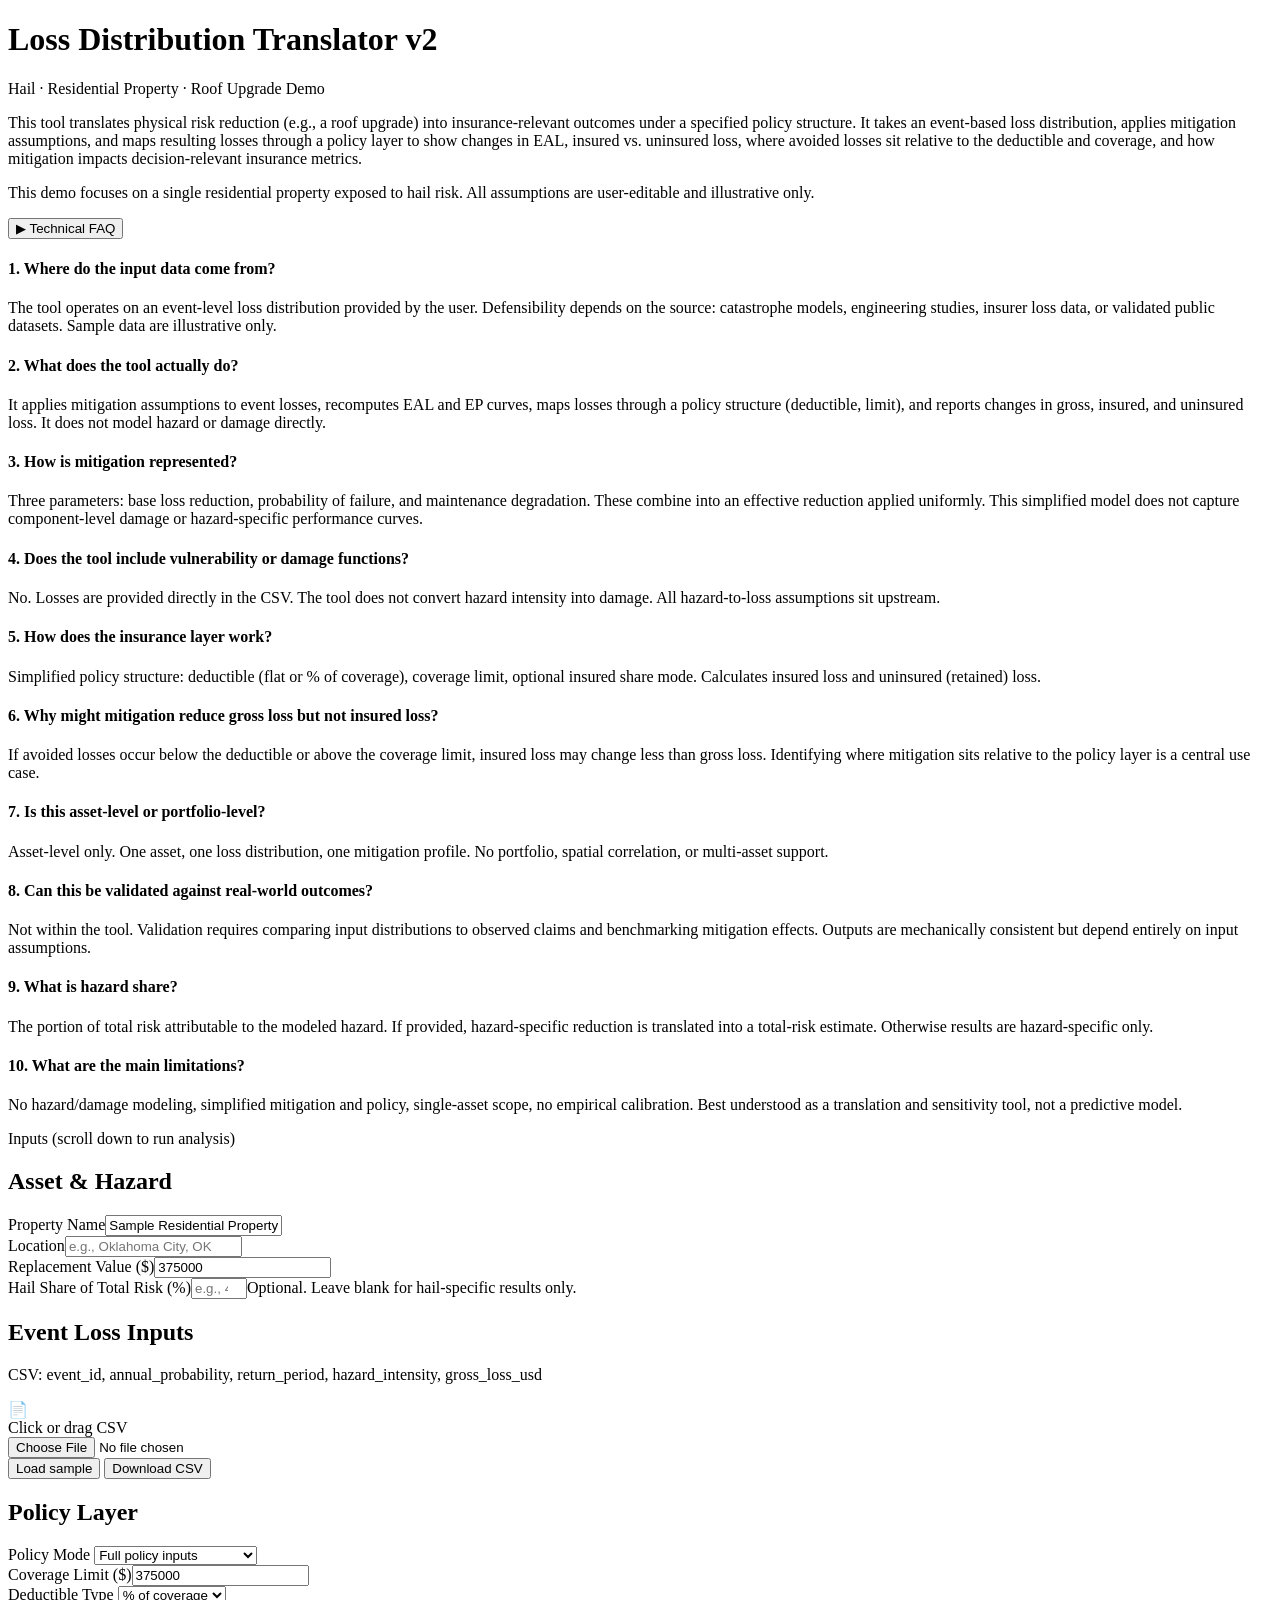
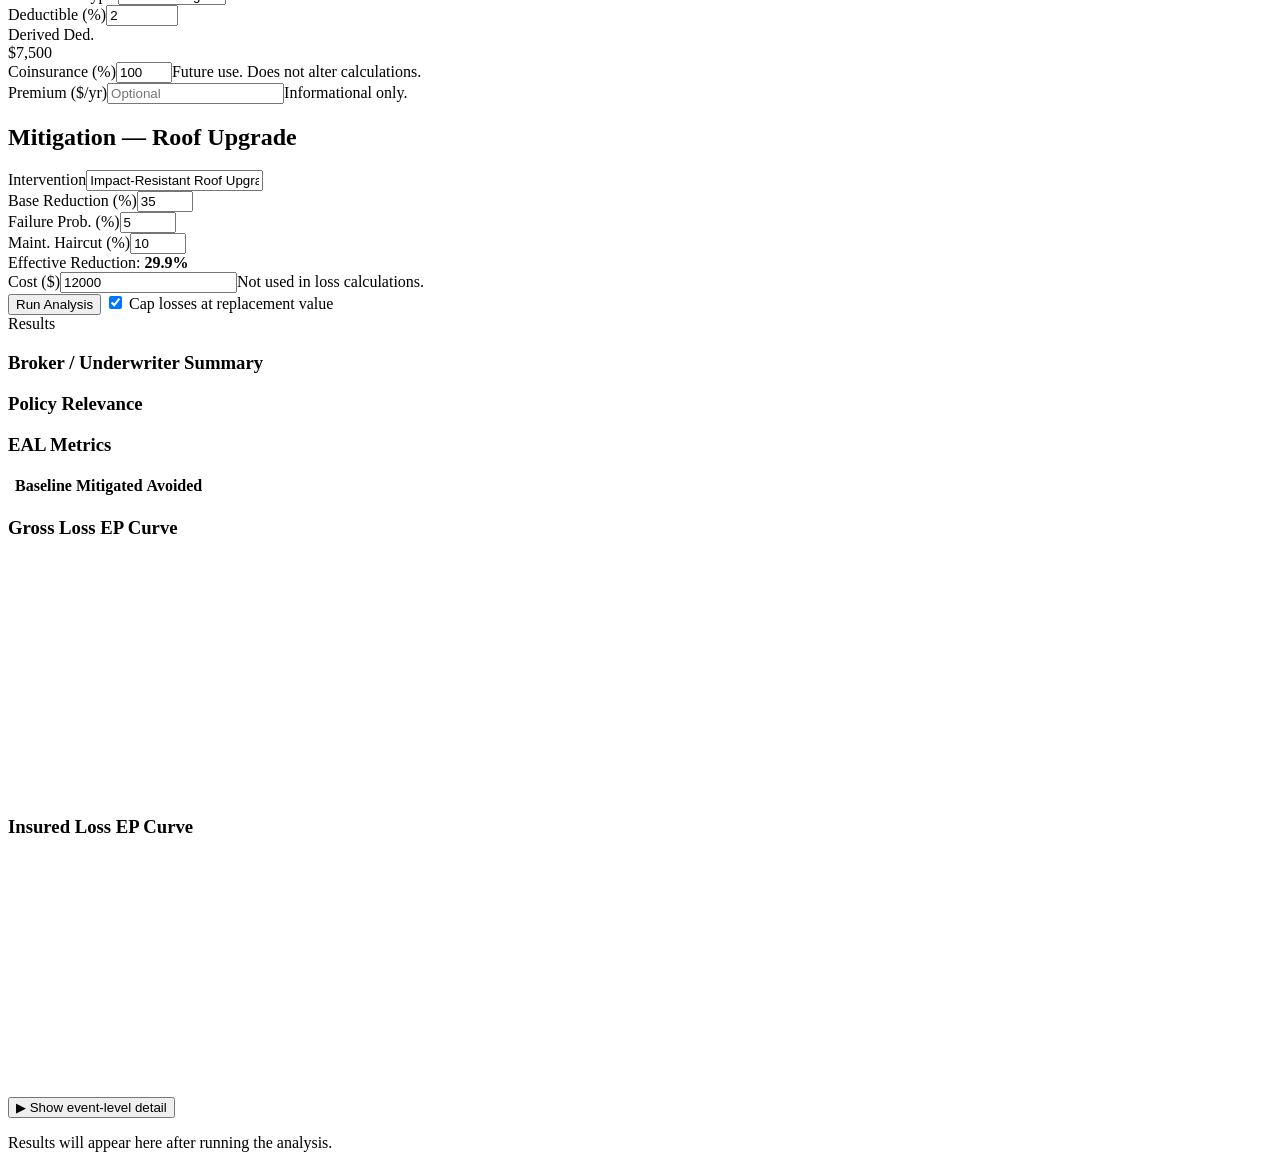
==== public/index.html @ c9a663a0 "EP charts side by side in 1fr 1fr grid filling full pane width Co-Authored-By: Claude Opus 4.6 <nore" ====
<!DOCTYPE html>
<html lang="en">
<head>
  <meta charset="UTF-8" />
  <meta name="viewport" content="width=device-width, initial-scale=1.0" />
  <title>Loss Distribution Translator v2</title>
  <script src="https://cdn.plot.ly/plotly-2.32.0.min.js"></script>
  <link rel="stylesheet" href="/static/styles.css" />
</head>
<body>

<header>
  <h1>Loss Distribution Translator v2</h1>
  <span class="subtitle">Hail &middot; Residential Property &middot; Roof Upgrade Demo</span>
</header>

<!-- ── Intro + FAQ (full width, above the two-pane layout) ────────── -->
<div class="top-bar">
  <div class="intro">
    <p>This tool translates physical risk reduction (e.g., a roof upgrade) into insurance-relevant outcomes under a specified policy structure. It takes an event-based loss distribution, applies mitigation assumptions, and maps resulting losses through a policy layer to show changes in EAL, insured vs. uninsured loss, where avoided losses sit relative to the deductible and coverage, and how mitigation impacts decision-relevant insurance metrics.</p>
    <p class="intro-note">This demo focuses on a single residential property exposed to hail risk. All assumptions are user-editable and illustrative only.</p>
  </div>
  <button class="faq-toggle-btn" id="faq_toggle">&#9654; Technical FAQ</button>
  <div class="faq-wrap" id="faq_wrap">
    <div class="faq-item"><h4>1. Where do the input data come from?</h4><p>The tool operates on an event-level loss distribution provided by the user. Defensibility depends on the source: catastrophe models, engineering studies, insurer loss data, or validated public datasets. Sample data are illustrative only.</p></div>
    <div class="faq-item"><h4>2. What does the tool actually do?</h4><p>It applies mitigation assumptions to event losses, recomputes EAL and EP curves, maps losses through a policy structure (deductible, limit), and reports changes in gross, insured, and uninsured loss. It does not model hazard or damage directly.</p></div>
    <div class="faq-item"><h4>3. How is mitigation represented?</h4><p>Three parameters: base loss reduction, probability of failure, and maintenance degradation. These combine into an effective reduction applied uniformly. This simplified model does not capture component-level damage or hazard-specific performance curves.</p></div>
    <div class="faq-item"><h4>4. Does the tool include vulnerability or damage functions?</h4><p>No. Losses are provided directly in the CSV. The tool does not convert hazard intensity into damage. All hazard-to-loss assumptions sit upstream.</p></div>
    <div class="faq-item"><h4>5. How does the insurance layer work?</h4><p>Simplified policy structure: deductible (flat or % of coverage), coverage limit, optional insured share mode. Calculates insured loss and uninsured (retained) loss.</p></div>
    <div class="faq-item"><h4>6. Why might mitigation reduce gross loss but not insured loss?</h4><p>If avoided losses occur below the deductible or above the coverage limit, insured loss may change less than gross loss. Identifying where mitigation sits relative to the policy layer is a central use case.</p></div>
    <div class="faq-item"><h4>7. Is this asset-level or portfolio-level?</h4><p>Asset-level only. One asset, one loss distribution, one mitigation profile. No portfolio, spatial correlation, or multi-asset support.</p></div>
    <div class="faq-item"><h4>8. Can this be validated against real-world outcomes?</h4><p>Not within the tool. Validation requires comparing input distributions to observed claims and benchmarking mitigation effects. Outputs are mechanically consistent but depend entirely on input assumptions.</p></div>
    <div class="faq-item"><h4>9. What is hazard share?</h4><p>The portion of total risk attributable to the modeled hazard. If provided, hazard-specific reduction is translated into a total-risk estimate. Otherwise results are hazard-specific only.</p></div>
    <div class="faq-item"><h4>10. What are the main limitations?</h4><p>No hazard/damage modeling, simplified mitigation and policy, single-asset scope, no empirical calibration. Best understood as a translation and sensitivity tool, not a predictive model.</p></div>
  </div>
</div>

<!-- ── Two-pane layout ────────────────────────────────────────────── -->
<div class="layout">

  <!-- ════ LEFT PANE — Inputs ════════════════════════════════════════ -->
  <div class="pane-left">
    <div class="pane-header">Inputs <span class="pane-hint">(scroll down to run analysis)</span></div>

    <!-- Asset & Hazard -->
    <section class="sec">
      <h2>Asset &amp; Hazard</h2>
      <div class="row-2">
        <div class="fg"><label for="asset_name">Property Name</label><input type="text" id="asset_name" value="Sample Residential Property" /></div>
        <div class="fg"><label for="location_name">Location</label><input type="text" id="location_name" placeholder="e.g., Oklahoma City, OK" /></div>
      </div>
      <div class="row-2">
        <div class="fg"><label for="asset_value_usd">Replacement Value ($)</label><input type="number" id="asset_value_usd" value="375000" min="0" step="1000" /></div>
        <div class="fg"><label for="hazard_share_pct">Hail Share of Total Risk (%)</label><input type="number" id="hazard_share_pct" placeholder="e.g., 40" min="0" max="100" step="1" /><span class="helper">Optional. Leave blank for hail-specific results only.</span></div>
      </div>
    </section>

    <!-- Event Loss Upload -->
    <section class="sec">
      <h2>Event Loss Inputs</h2>
      <p class="sec-note">CSV: event_id, annual_probability, return_period, hazard_intensity, gross_loss_usd</p>
      <div class="file-upload-area" id="upload_area">
        <div class="upload-icon">&#128196;</div>
        <div class="upload-text">Click or drag CSV</div>
        <div class="file-name" id="file_name" style="display:none;"></div>
        <input type="file" id="csv_file" accept=".csv" />
      </div>
      <div class="upload-actions">
        <button class="btn-sm" id="load_sample_btn">Load sample</button>
        <button class="btn-sm btn-ghost" id="download_sample_btn">Download CSV</button>
      </div>
    </section>

    <!-- Policy Layer -->
    <section class="sec">
      <h2>Policy Layer</h2>
      <div class="row-2">
        <div class="fg"><label for="insured_share_mode">Policy Mode</label>
          <select id="insured_share_mode">
            <option value="full_policy_inputs" selected>Full policy inputs</option>
            <option value="simple_insured_share_assumption">Simple insured share %</option>
          </select>
        </div>
        <div class="fg"><label for="coverage_limit_usd">Coverage Limit ($)</label><input type="number" id="coverage_limit_usd" value="375000" min="0" step="1000" /></div>
      </div>
      <div id="full_policy_fields">
        <div class="row-3">
          <div class="fg"><label for="deductible_type">Deductible Type</label>
            <select id="deductible_type">
              <option value="flat_usd">Flat $</option>
              <option value="percent_of_coverage" selected>% of coverage</option>
            </select>
          </div>
          <div class="fg" id="deductible_usd_group" style="display:none;"><label for="deductible_usd">Deductible ($)</label><input type="number" id="deductible_usd" value="2500" min="0" step="100" /></div>
          <div class="fg" id="deductible_pct_group"><label for="deductible_pct">Deductible (%)</label><input type="number" id="deductible_pct" value="2" min="0" max="100" step="0.5" /></div>
          <div class="fg"><label>Derived Ded.</label><div class="derived-val" id="derived_deductible">$7,500</div></div>
        </div>
      </div>
      <div id="simple_share_fields" style="display:none;">
        <div class="fg"><label for="insured_share_pct">Insured Share (%)</label><input type="number" id="insured_share_pct" value="80" min="0" max="100" step="1" /></div>
      </div>
      <div class="row-2">
        <div class="fg"><label for="coinsurance_pct">Coinsurance (%)</label><input type="number" id="coinsurance_pct" value="100" min="0" max="100" step="1" /><span class="helper">Future use. Does not alter calculations.</span></div>
        <div class="fg"><label for="premium_usd_current">Premium ($/yr)</label><input type="number" id="premium_usd_current" placeholder="Optional" min="0" step="100" /><span class="helper">Informational only.</span></div>
      </div>
    </section>

    <!-- Mitigation -->
    <section class="sec">
      <h2>Mitigation &mdash; Roof Upgrade</h2>
      <div class="fg"><label for="intervention_name">Intervention</label><input type="text" id="intervention_name" value="Impact-Resistant Roof Upgrade (Class 4)" /></div>
      <div class="row-3">
        <div class="fg"><label for="base_loss_reduction_pct">Base Reduction (%)</label><input type="number" id="base_loss_reduction_pct" value="35" min="0" max="100" step="1" /></div>
        <div class="fg"><label for="failure_probability">Failure Prob. (%)</label><input type="number" id="failure_probability" value="5" min="0" max="100" step="1" /></div>
        <div class="fg"><label for="maintenance_haircut_pct">Maint. Haircut (%)</label><input type="number" id="maintenance_haircut_pct" value="10" min="0" max="100" step="1" /></div>
      </div>
      <div class="derived-val eff-val" id="effective_reduction_display">Effective Reduction: <strong id="effective_reduction_value">29.9%</strong></div>
      <div class="fg"><label for="intervention_cost_usd">Cost ($)</label><input type="number" id="intervention_cost_usd" value="12000" min="0" step="500" /><span class="helper">Not used in loss calculations.</span></div>
    </section>

    <!-- Run -->
    <section class="sec run-sec">
      <button class="run-btn" id="run_btn">Run Analysis</button>
      <label class="cap-toggle"><input type="checkbox" id="apply_asset_cap" checked /> Cap losses at replacement value</label>
    </section>

  </div><!-- /pane-left -->

  <!-- ════ RIGHT PANE — Results ══════════════════════════════════════ -->
  <div class="pane-right">
    <div class="pane-header">Results</div>

    <div id="warnings_area"></div>
    <div id="errors_area"></div>

    <div class="results-area" id="results_area">

      <!-- Top row: Broker summary + Policy relevance side by side -->
      <div class="top-cards-row">
        <div class="res-card res-primary" id="card_broker">
          <h3>Broker / Underwriter Summary</h3>
          <p class="summary-text" id="broker_summary_text"></p>
        </div>
        <div class="res-card" id="card_policy_relevance">
          <h3>Policy Relevance</h3>
          <p class="relevance-text" id="policy_relevance_text"></p>
        </div>
      </div>

      <!-- Consolidated metrics table -->
      <div class="res-card metrics-table-card" id="card_metrics">
        <h3>EAL Metrics</h3>
        <table class="metrics-table" id="metrics_table">
          <thead>
            <tr>
              <th></th>
              <th>Baseline</th>
              <th>Mitigated</th>
              <th>Avoided</th>
            </tr>
          </thead>
          <tbody id="metrics_table_body"></tbody>
        </table>
      </div>

      <!-- EP Curves — stacked -->
      <div class="ep-row">
        <div class="ep-chart"><h3>Gross Loss EP Curve</h3><div id="chart_gross_ep" style="height:240px;"></div></div>
        <div class="ep-chart"><h3>Insured Loss EP Curve</h3><div id="chart_insured_ep" style="height:240px;"></div></div>
      </div>

      <!-- Event Table -->
      <div class="evt-section">
        <button class="toggle-btn" id="toggle_event_table">&#9654; Show event-level detail</button>
        <div class="event-table-wrap" id="event_table_wrap">
          <table class="event-table" id="event_table">
            <thead id="event_table_head"></thead>
            <tbody id="event_table_body"></tbody>
          </table>
        </div>
      </div>

      <div class="alert alert-warning" id="cap_notice" style="display:none;">
        One or more event losses were capped at the stated asset replacement value.
      </div>

    </div><!-- /results-area -->

    <!-- Placeholder before first run -->
    <div class="placeholder" id="results_placeholder">
      <p>Results will appear here after running the analysis.</p>
    </div>

  </div><!-- /pane-right -->

</div><!-- /layout -->

<script src="/static/app.js"></script>
</body>
</html>
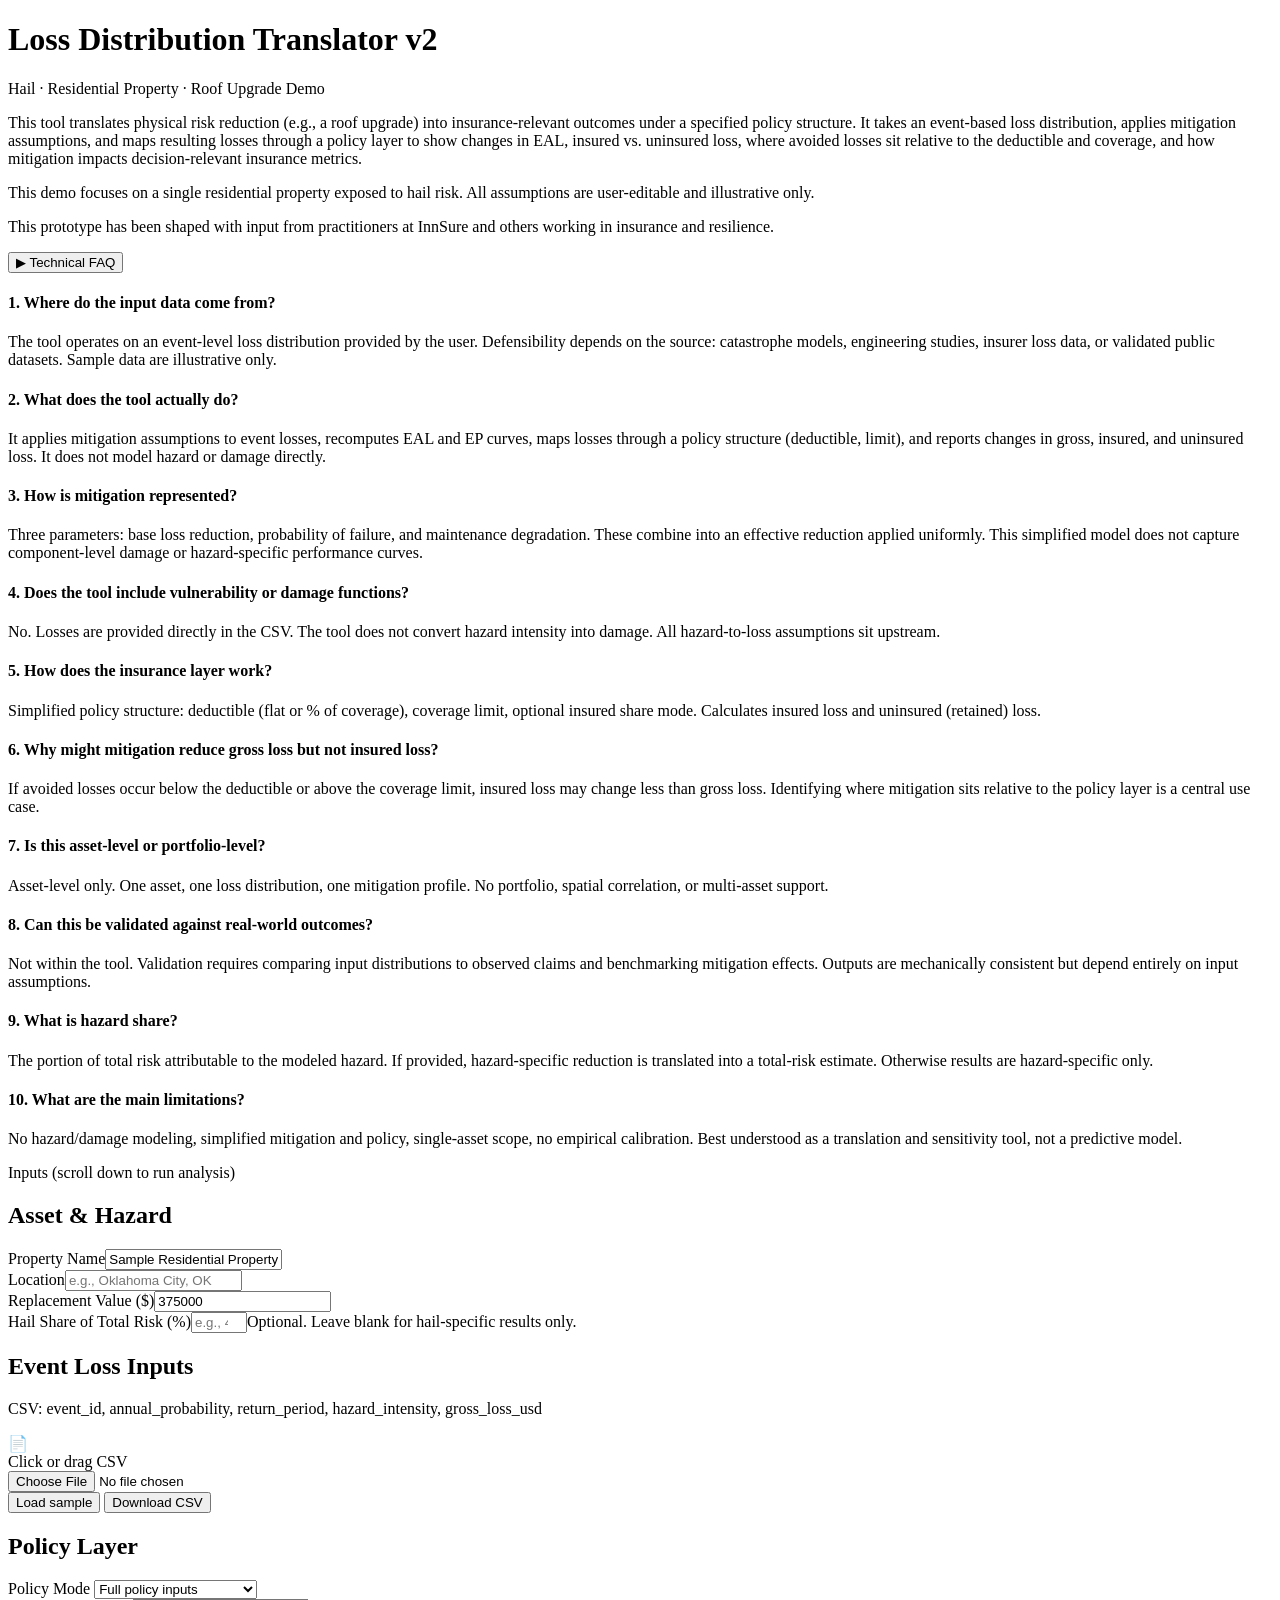
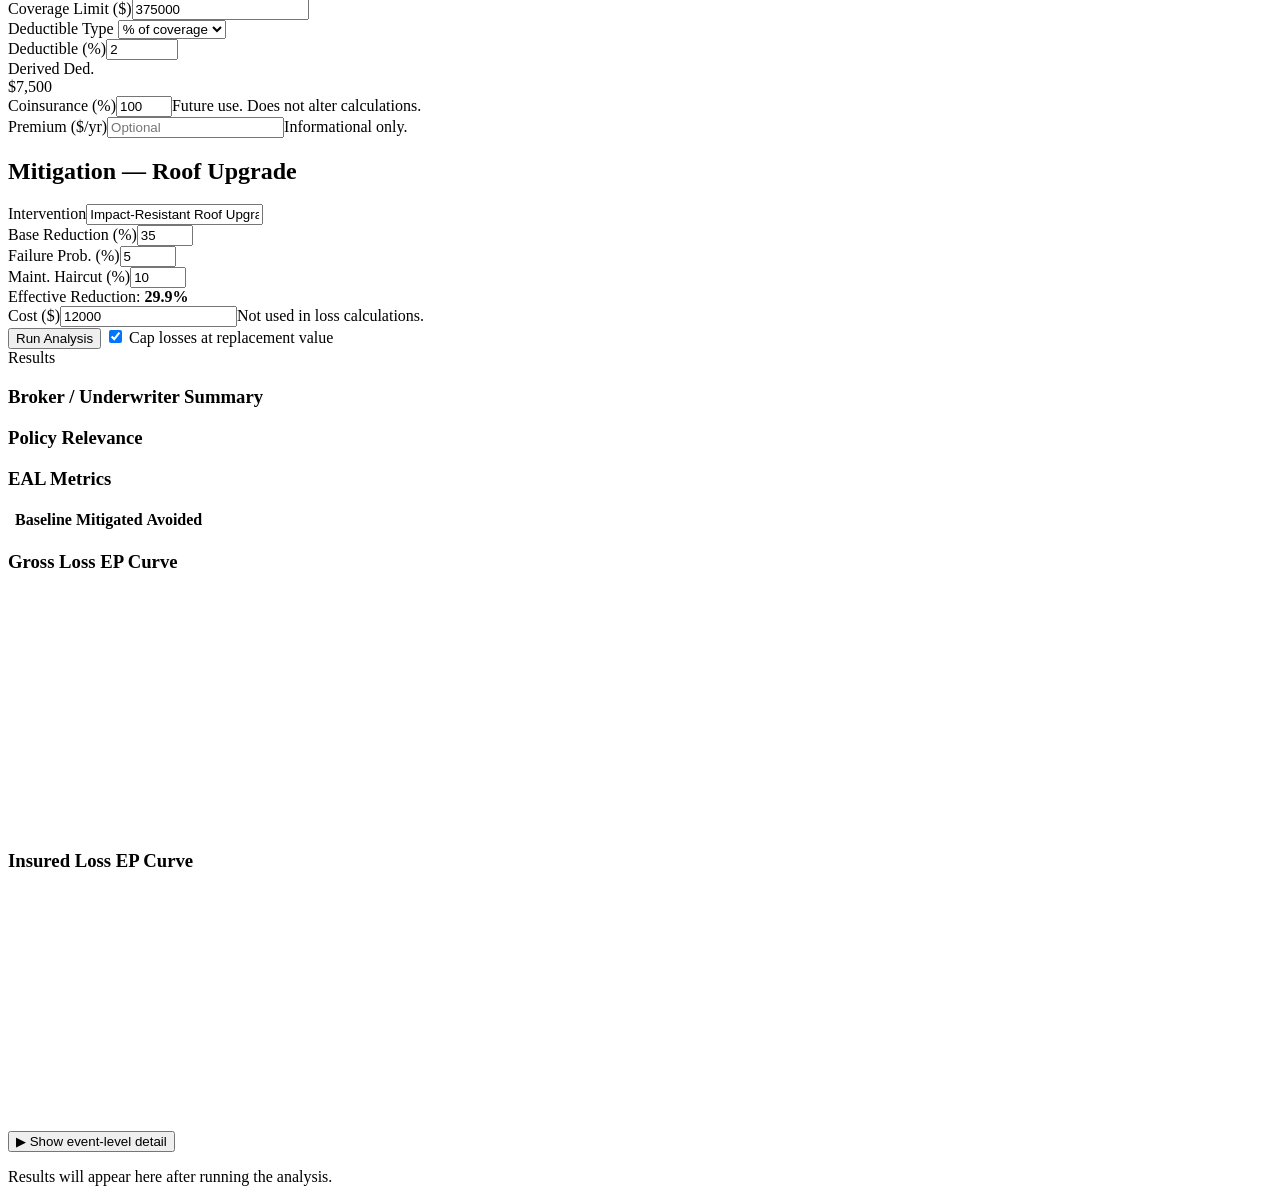
==== commit bce93564: "Add credibility line to intro text Co-Authored-By: Claude Opus 4.6 <noreply@anthropic.com>" ====
--- a/public/index.html
+++ b/public/index.html
@@ -19,6 +19,7 @@
   <div class="intro">
     <p>This tool translates physical risk reduction (e.g., a roof upgrade) into insurance-relevant outcomes under a specified policy structure. It takes an event-based loss distribution, applies mitigation assumptions, and maps resulting losses through a policy layer to show changes in EAL, insured vs. uninsured loss, where avoided losses sit relative to the deductible and coverage, and how mitigation impacts decision-relevant insurance metrics.</p>
     <p class="intro-note">This demo focuses on a single residential property exposed to hail risk. All assumptions are user-editable and illustrative only.</p>
+    <p class="intro-note">This prototype has been shaped with input from practitioners at InnSure and others working in insurance and resilience.</p>
   </div>
   <button class="faq-toggle-btn" id="faq_toggle">&#9654; Technical FAQ</button>
   <div class="faq-wrap" id="faq_wrap">
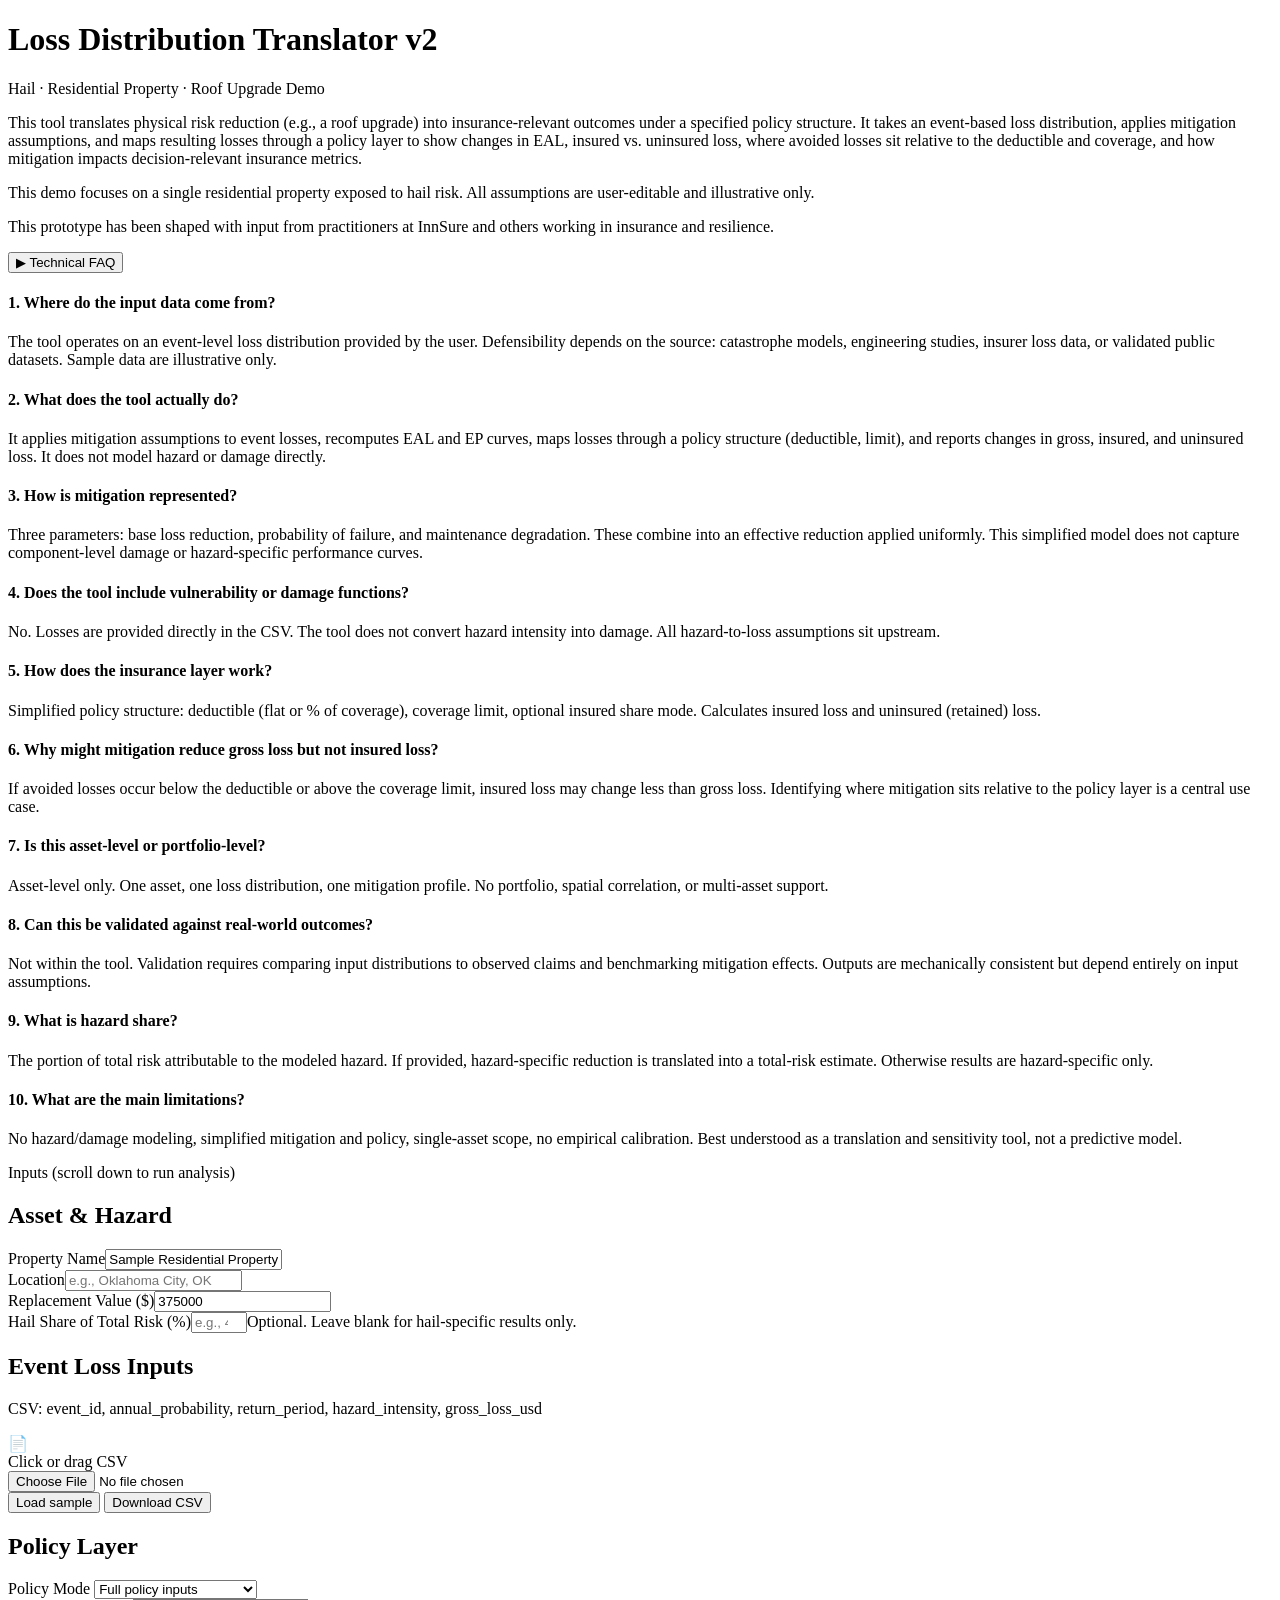
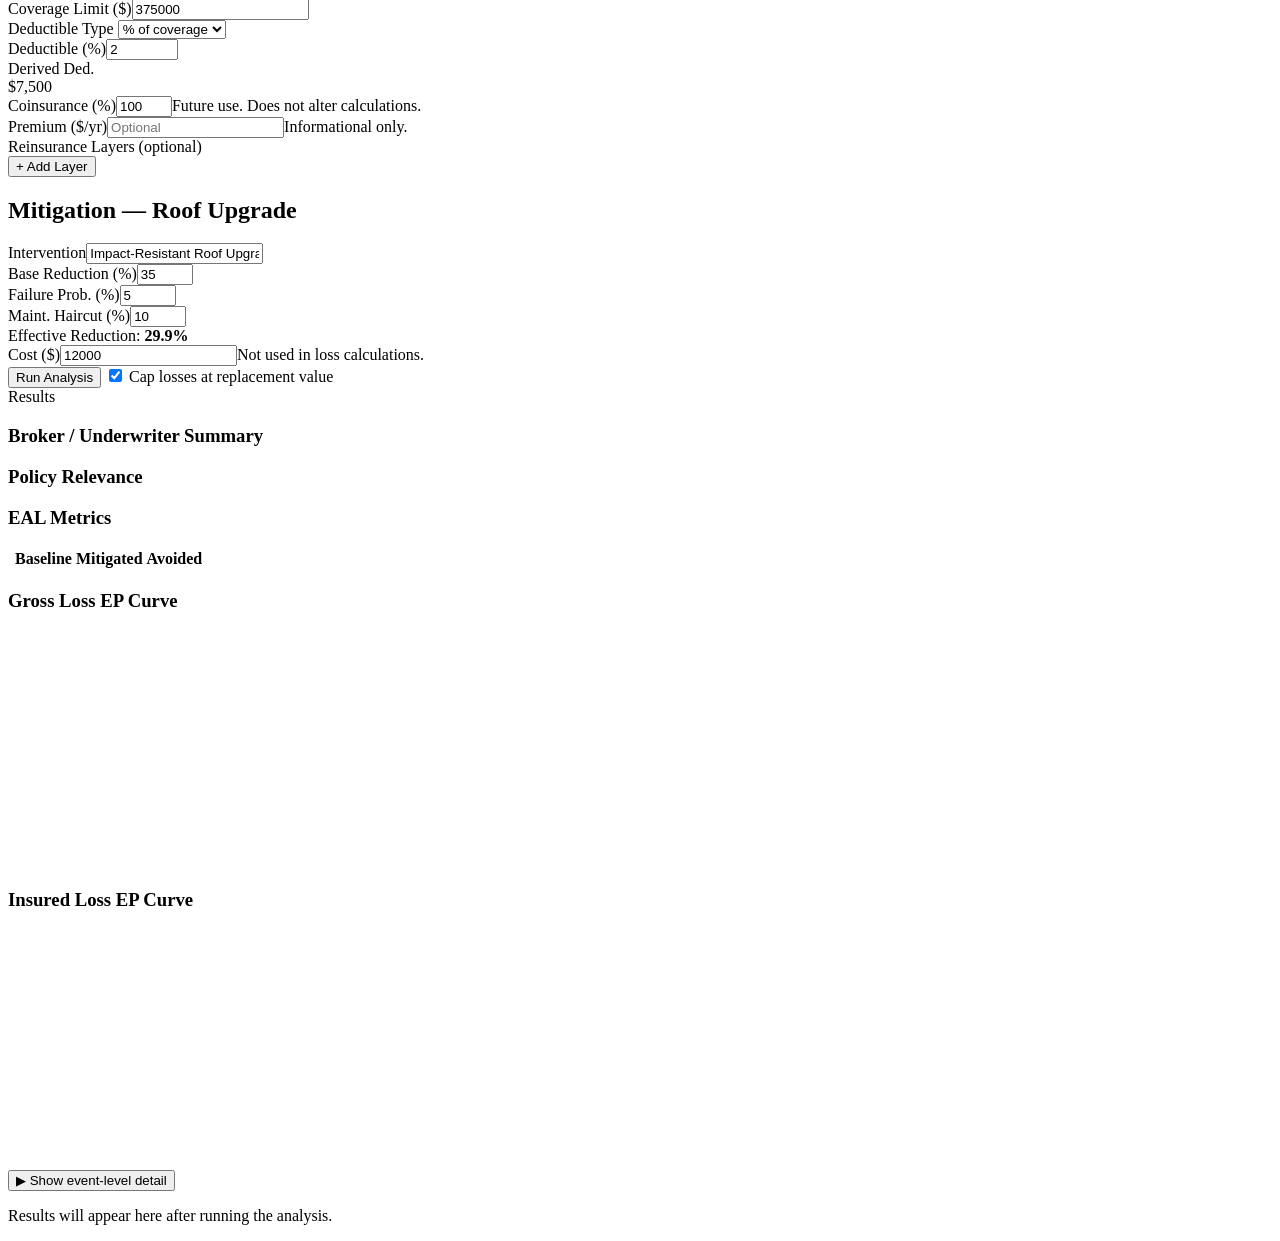
==== commit 5d236959: "Add reinsurance layer support: inputs, computation, results display - ReinsuranceLayerInput model in" ====
--- a/public/index.html
+++ b/public/index.html
@@ -104,6 +104,13 @@
         <div class="fg"><label for="coinsurance_pct">Coinsurance (%)</label><input type="number" id="coinsurance_pct" value="100" min="0" max="100" step="1" /><span class="helper">Future use. Does not alter calculations.</span></div>
         <div class="fg"><label for="premium_usd_current">Premium ($/yr)</label><input type="number" id="premium_usd_current" placeholder="Optional" min="0" step="100" /><span class="helper">Informational only.</span></div>
       </div>
+
+      <!-- Reinsurance layers -->
+      <div class="reins-section">
+        <label class="reins-label">Reinsurance Layers <span class="helper">(optional)</span></label>
+        <div id="reins_layers"></div>
+        <button type="button" class="btn-sm" id="add_reins_layer">+ Add Layer</button>
+      </div>
     </section>
 
     <!-- Mitigation -->
@@ -164,6 +171,24 @@
         </table>
       </div>
 
+      <!-- Reinsurance layer results (hidden if no layers) -->
+      <div class="res-card" id="card_reinsurance" style="display:none;">
+        <h3>Reinsurance Layer Impact</h3>
+        <table class="metrics-table" id="reins_table">
+          <thead>
+            <tr>
+              <th>Layer</th>
+              <th>Base ELL</th>
+              <th>Mitig. ELL</th>
+              <th>Reduction</th>
+              <th>Base LOL</th>
+              <th>Mitig. LOL</th>
+            </tr>
+          </thead>
+          <tbody id="reins_table_body"></tbody>
+        </table>
+      </div>
+
       <!-- EP Curves — stacked -->
       <div class="ep-row">
         <div class="ep-chart"><h3>Gross Loss EP Curve</h3><div id="chart_gross_ep" style="height:240px;"></div></div>
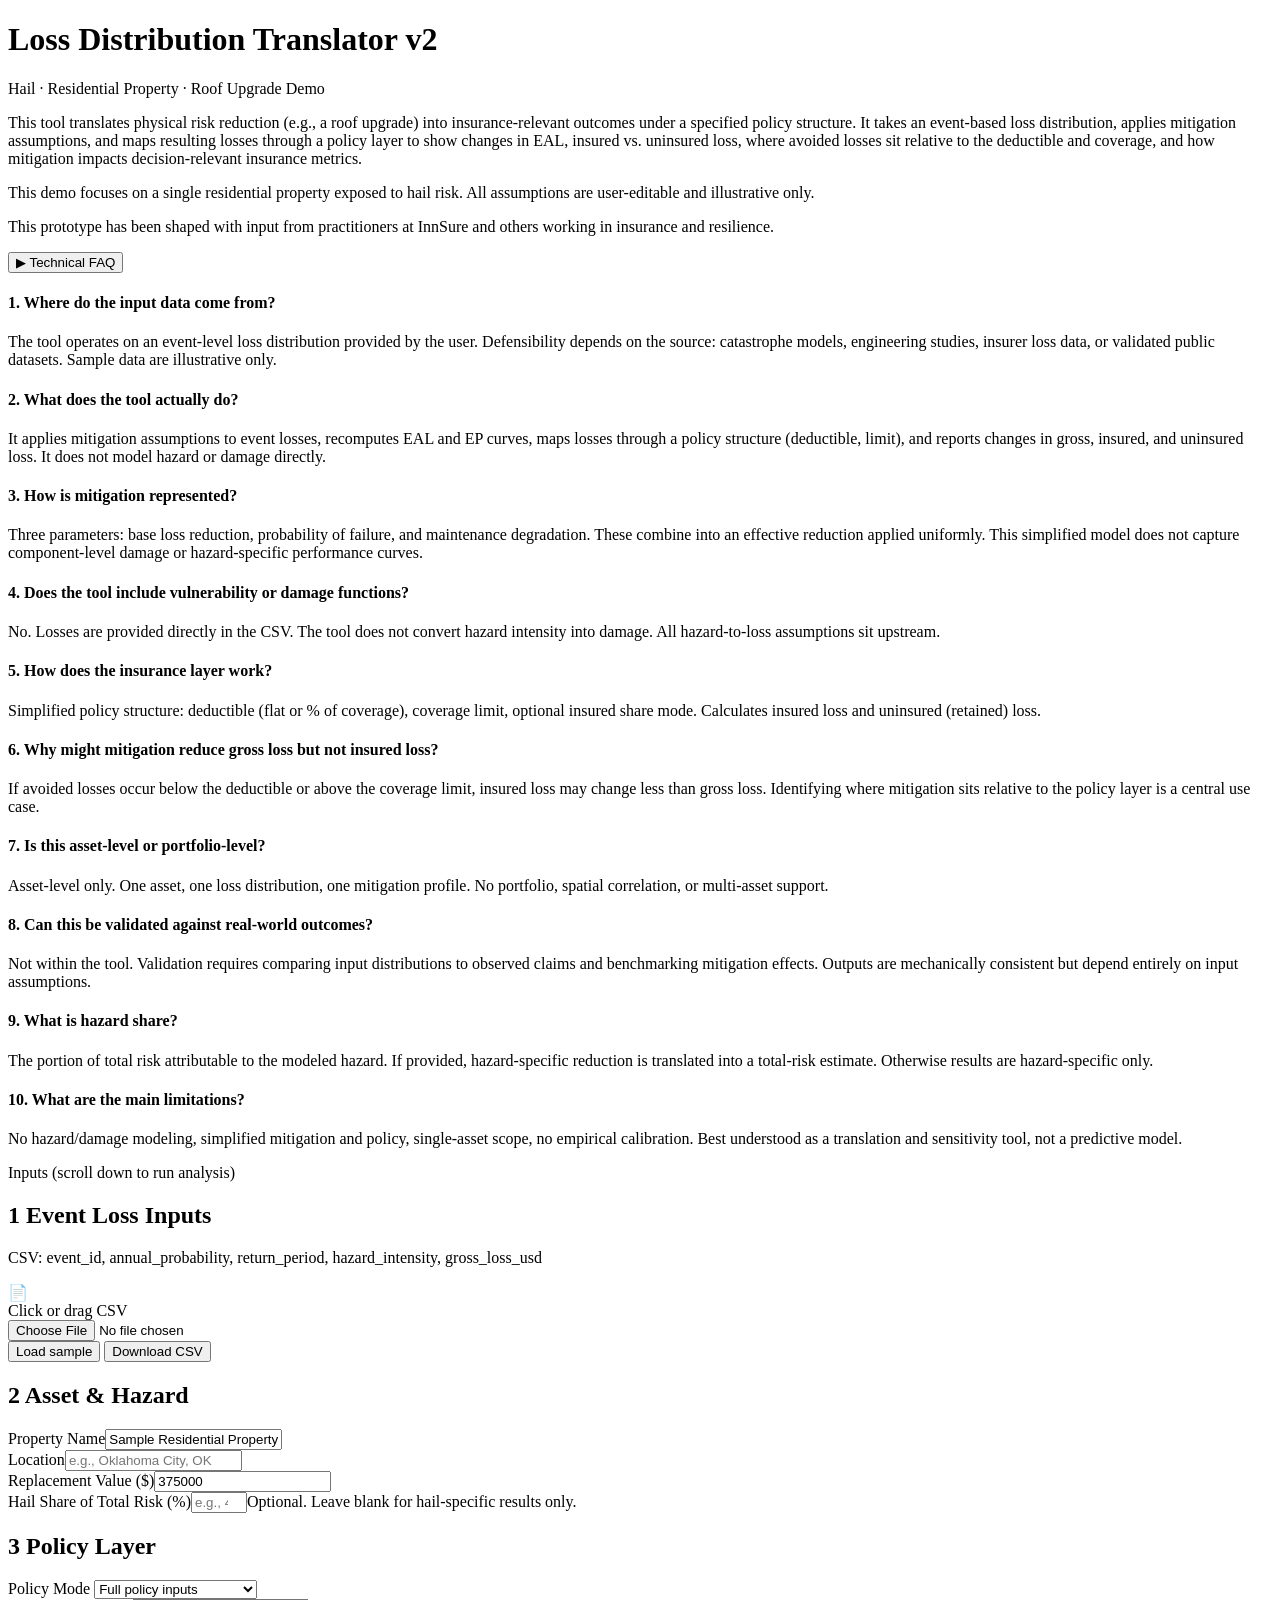
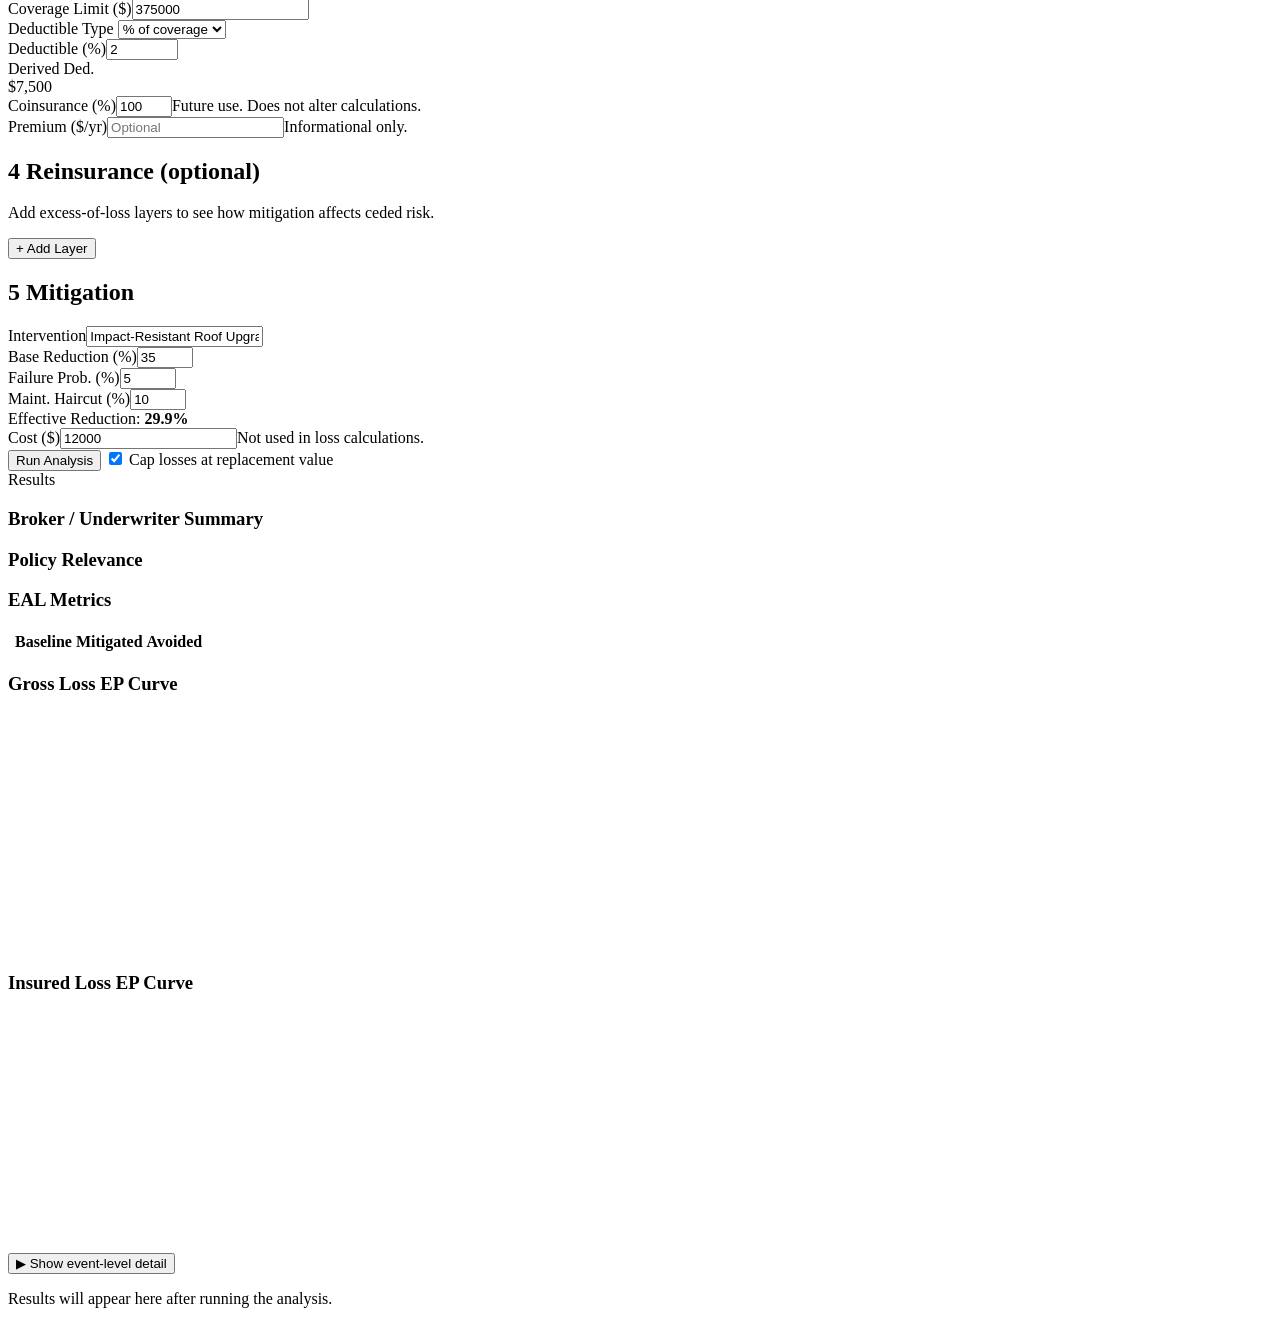
==== commit 94feb7ba: "Number and reorder input sections, add visual separation between steps Co-Authored-By: Claude Opus 4" ====
--- a/public/index.html
+++ b/public/index.html
@@ -43,22 +43,9 @@
   <div class="pane-left">
     <div class="pane-header">Inputs <span class="pane-hint">(scroll down to run analysis)</span></div>
 
-    <!-- Asset & Hazard -->
-    <section class="sec">
-      <h2>Asset &amp; Hazard</h2>
-      <div class="row-2">
-        <div class="fg"><label for="asset_name">Property Name</label><input type="text" id="asset_name" value="Sample Residential Property" /></div>
-        <div class="fg"><label for="location_name">Location</label><input type="text" id="location_name" placeholder="e.g., Oklahoma City, OK" /></div>
-      </div>
-      <div class="row-2">
-        <div class="fg"><label for="asset_value_usd">Replacement Value ($)</label><input type="number" id="asset_value_usd" value="375000" min="0" step="1000" /></div>
-        <div class="fg"><label for="hazard_share_pct">Hail Share of Total Risk (%)</label><input type="number" id="hazard_share_pct" placeholder="e.g., 40" min="0" max="100" step="1" /><span class="helper">Optional. Leave blank for hail-specific results only.</span></div>
-      </div>
-    </section>
-
-    <!-- Event Loss Upload -->
-    <section class="sec">
-      <h2>Event Loss Inputs</h2>
+    <!-- 1. Event Loss Upload -->
+    <section class="sec sec-numbered">
+      <h2><span class="sec-num">1</span> Event Loss Inputs</h2>
       <p class="sec-note">CSV: event_id, annual_probability, return_period, hazard_intensity, gross_loss_usd</p>
       <div class="file-upload-area" id="upload_area">
         <div class="upload-icon">&#128196;</div>
@@ -72,9 +59,22 @@
       </div>
     </section>
 
-    <!-- Policy Layer -->
-    <section class="sec">
-      <h2>Policy Layer</h2>
+    <!-- 2. Asset & Hazard -->
+    <section class="sec sec-numbered">
+      <h2><span class="sec-num">2</span> Asset &amp; Hazard</h2>
+      <div class="row-2">
+        <div class="fg"><label for="asset_name">Property Name</label><input type="text" id="asset_name" value="Sample Residential Property" /></div>
+        <div class="fg"><label for="location_name">Location</label><input type="text" id="location_name" placeholder="e.g., Oklahoma City, OK" /></div>
+      </div>
+      <div class="row-2">
+        <div class="fg"><label for="asset_value_usd">Replacement Value ($)</label><input type="number" id="asset_value_usd" value="375000" min="0" step="1000" /></div>
+        <div class="fg"><label for="hazard_share_pct">Hail Share of Total Risk (%)</label><input type="number" id="hazard_share_pct" placeholder="e.g., 40" min="0" max="100" step="1" /><span class="helper">Optional. Leave blank for hail-specific results only.</span></div>
+      </div>
+    </section>
+
+    <!-- 3. Policy Layer -->
+    <section class="sec sec-numbered">
+      <h2><span class="sec-num">3</span> Policy Layer</h2>
       <div class="row-2">
         <div class="fg"><label for="insured_share_mode">Policy Mode</label>
           <select id="insured_share_mode">
@@ -104,18 +104,19 @@
         <div class="fg"><label for="coinsurance_pct">Coinsurance (%)</label><input type="number" id="coinsurance_pct" value="100" min="0" max="100" step="1" /><span class="helper">Future use. Does not alter calculations.</span></div>
         <div class="fg"><label for="premium_usd_current">Premium ($/yr)</label><input type="number" id="premium_usd_current" placeholder="Optional" min="0" step="100" /><span class="helper">Informational only.</span></div>
       </div>
-
-      <!-- Reinsurance layers -->
-      <div class="reins-section">
-        <label class="reins-label">Reinsurance Layers <span class="helper">(optional)</span></label>
-        <div id="reins_layers"></div>
-        <button type="button" class="btn-sm" id="add_reins_layer">+ Add Layer</button>
-      </div>
-    </section>
-
-    <!-- Mitigation -->
-    <section class="sec">
-      <h2>Mitigation &mdash; Roof Upgrade</h2>
+    </section>
+
+    <!-- 4. Reinsurance -->
+    <section class="sec sec-numbered">
+      <h2><span class="sec-num">4</span> Reinsurance <span class="sec-optional">(optional)</span></h2>
+      <p class="sec-note">Add excess-of-loss layers to see how mitigation affects ceded risk.</p>
+      <div id="reins_layers"></div>
+      <button type="button" class="btn-sm" id="add_reins_layer">+ Add Layer</button>
+    </section>
+
+    <!-- 5. Mitigation -->
+    <section class="sec sec-numbered">
+      <h2><span class="sec-num">5</span> Mitigation</h2>
       <div class="fg"><label for="intervention_name">Intervention</label><input type="text" id="intervention_name" value="Impact-Resistant Roof Upgrade (Class 4)" /></div>
       <div class="row-3">
         <div class="fg"><label for="base_loss_reduction_pct">Base Reduction (%)</label><input type="number" id="base_loss_reduction_pct" value="35" min="0" max="100" step="1" /></div>
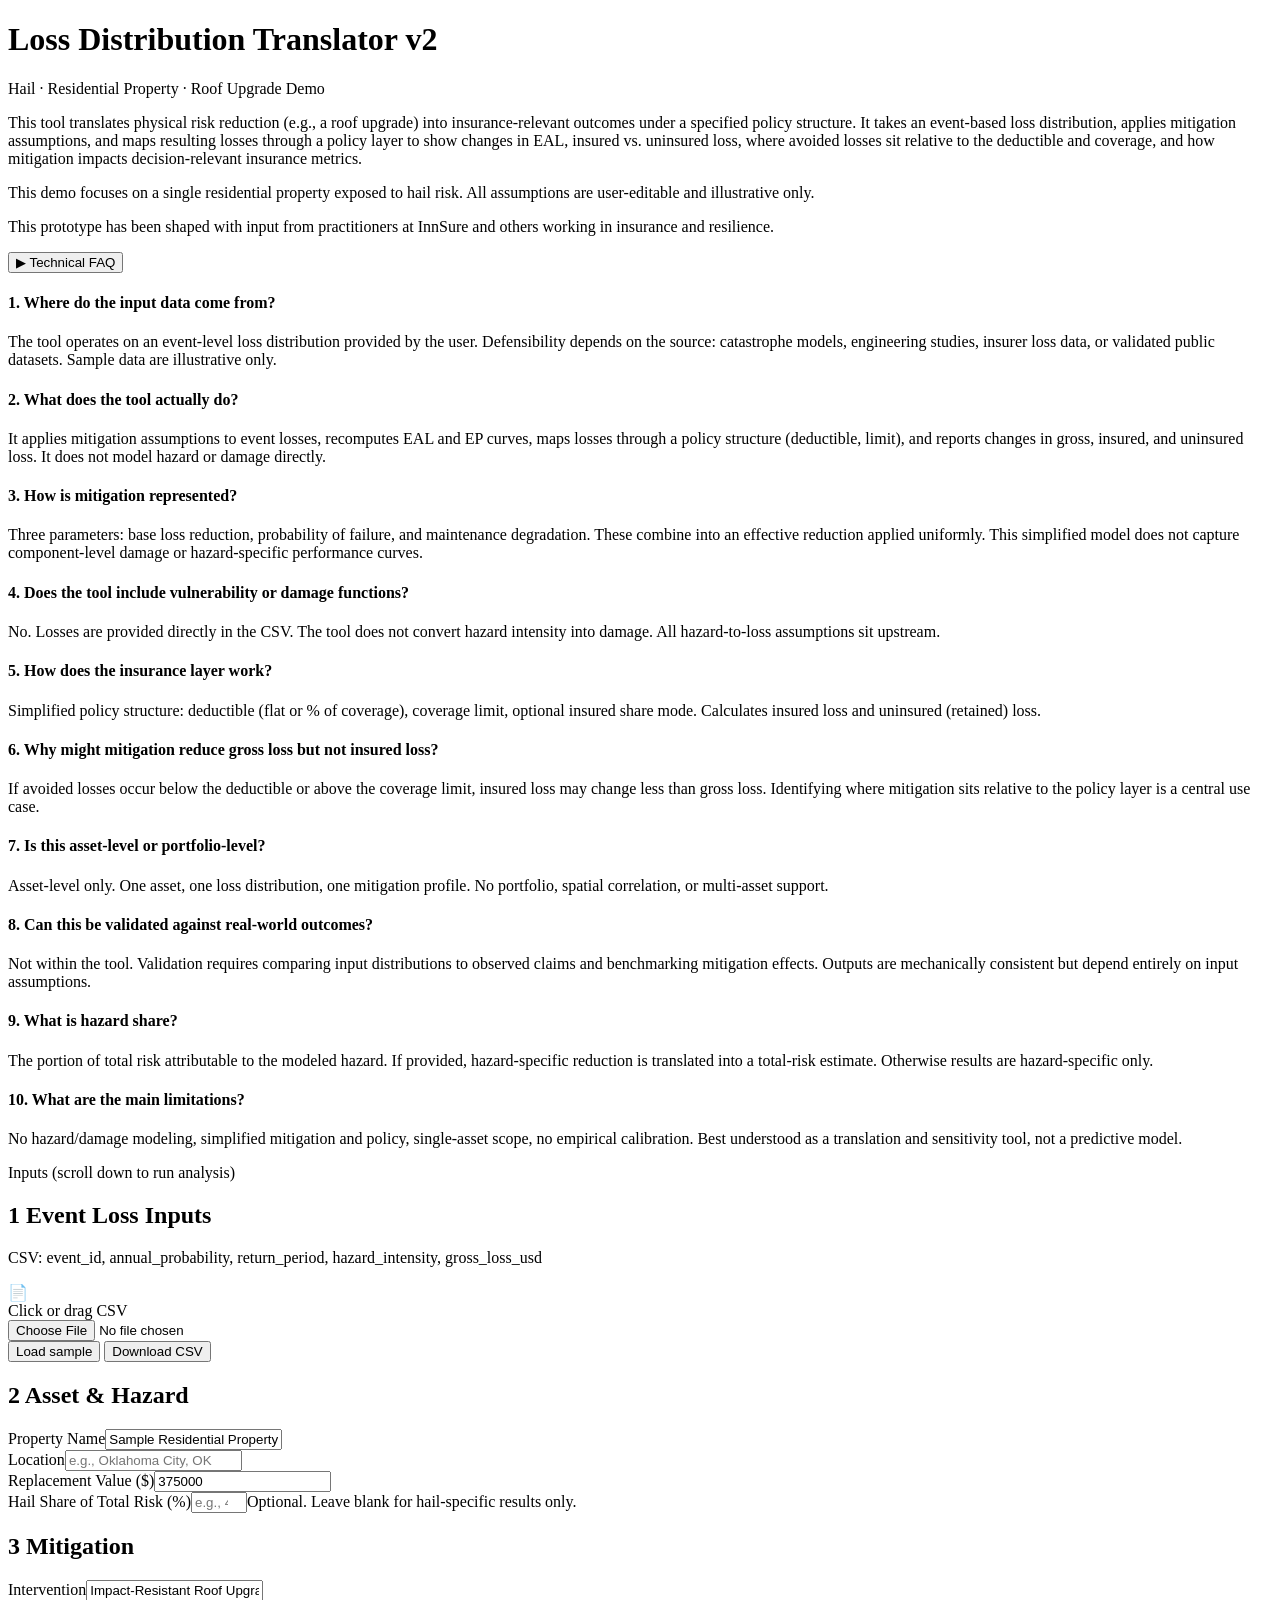
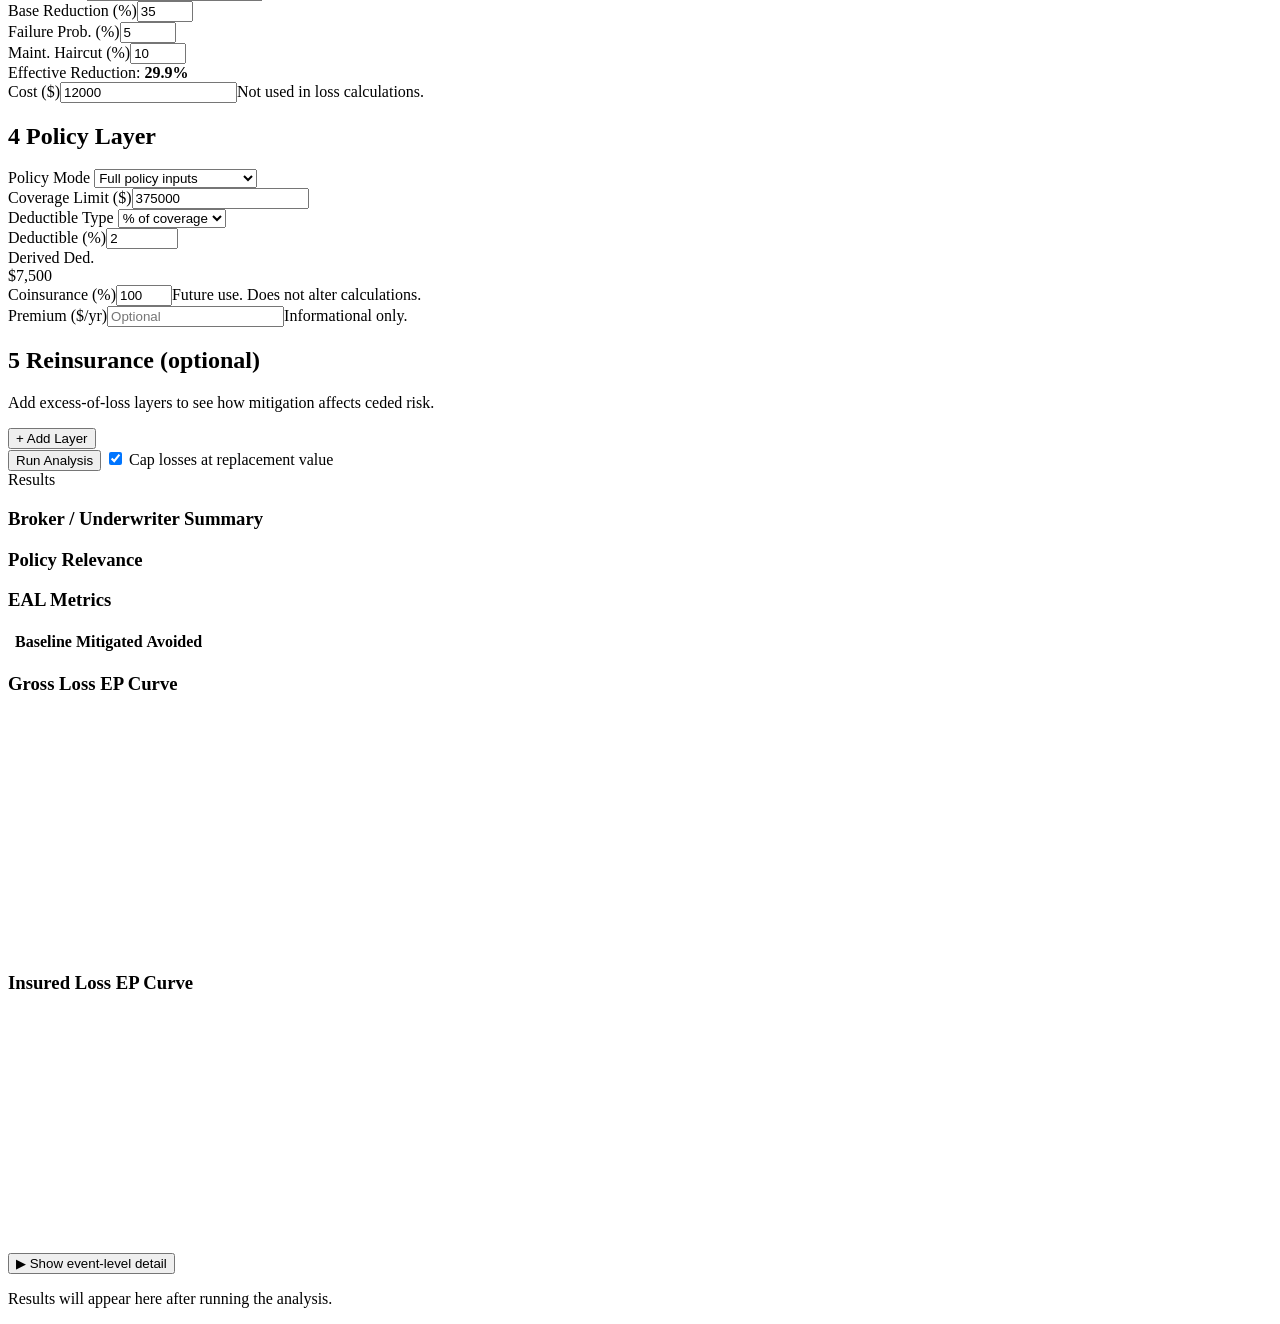
==== commit 17a0c537: "Reorder input sections: 1-Event, 2-Asset, 3-Mitigation, 4-Policy, 5-Reinsurance Co-Authored-By: Clau" ====
--- a/public/index.html
+++ b/public/index.html
@@ -72,9 +72,22 @@
       </div>
     </section>
 
-    <!-- 3. Policy Layer -->
-    <section class="sec sec-numbered">
-      <h2><span class="sec-num">3</span> Policy Layer</h2>
+    <!-- 3. Mitigation -->
+    <section class="sec sec-numbered">
+      <h2><span class="sec-num">3</span> Mitigation</h2>
+      <div class="fg"><label for="intervention_name">Intervention</label><input type="text" id="intervention_name" value="Impact-Resistant Roof Upgrade (Class 4)" /></div>
+      <div class="row-3">
+        <div class="fg"><label for="base_loss_reduction_pct">Base Reduction (%)</label><input type="number" id="base_loss_reduction_pct" value="35" min="0" max="100" step="1" /></div>
+        <div class="fg"><label for="failure_probability">Failure Prob. (%)</label><input type="number" id="failure_probability" value="5" min="0" max="100" step="1" /></div>
+        <div class="fg"><label for="maintenance_haircut_pct">Maint. Haircut (%)</label><input type="number" id="maintenance_haircut_pct" value="10" min="0" max="100" step="1" /></div>
+      </div>
+      <div class="derived-val eff-val" id="effective_reduction_display">Effective Reduction: <strong id="effective_reduction_value">29.9%</strong></div>
+      <div class="fg"><label for="intervention_cost_usd">Cost ($)</label><input type="number" id="intervention_cost_usd" value="12000" min="0" step="500" /><span class="helper">Not used in loss calculations.</span></div>
+    </section>
+
+    <!-- 4. Policy Layer -->
+    <section class="sec sec-numbered">
+      <h2><span class="sec-num">4</span> Policy Layer</h2>
       <div class="row-2">
         <div class="fg"><label for="insured_share_mode">Policy Mode</label>
           <select id="insured_share_mode">
@@ -106,25 +119,12 @@
       </div>
     </section>
 
-    <!-- 4. Reinsurance -->
-    <section class="sec sec-numbered">
-      <h2><span class="sec-num">4</span> Reinsurance <span class="sec-optional">(optional)</span></h2>
+    <!-- 5. Reinsurance -->
+    <section class="sec sec-numbered">
+      <h2><span class="sec-num">5</span> Reinsurance <span class="sec-optional">(optional)</span></h2>
       <p class="sec-note">Add excess-of-loss layers to see how mitigation affects ceded risk.</p>
       <div id="reins_layers"></div>
       <button type="button" class="btn-sm" id="add_reins_layer">+ Add Layer</button>
-    </section>
-
-    <!-- 5. Mitigation -->
-    <section class="sec sec-numbered">
-      <h2><span class="sec-num">5</span> Mitigation</h2>
-      <div class="fg"><label for="intervention_name">Intervention</label><input type="text" id="intervention_name" value="Impact-Resistant Roof Upgrade (Class 4)" /></div>
-      <div class="row-3">
-        <div class="fg"><label for="base_loss_reduction_pct">Base Reduction (%)</label><input type="number" id="base_loss_reduction_pct" value="35" min="0" max="100" step="1" /></div>
-        <div class="fg"><label for="failure_probability">Failure Prob. (%)</label><input type="number" id="failure_probability" value="5" min="0" max="100" step="1" /></div>
-        <div class="fg"><label for="maintenance_haircut_pct">Maint. Haircut (%)</label><input type="number" id="maintenance_haircut_pct" value="10" min="0" max="100" step="1" /></div>
-      </div>
-      <div class="derived-val eff-val" id="effective_reduction_display">Effective Reduction: <strong id="effective_reduction_value">29.9%</strong></div>
-      <div class="fg"><label for="intervention_cost_usd">Cost ($)</label><input type="number" id="intervention_cost_usd" value="12000" min="0" step="500" /><span class="helper">Not used in loss calculations.</span></div>
     </section>
 
     <!-- Run -->
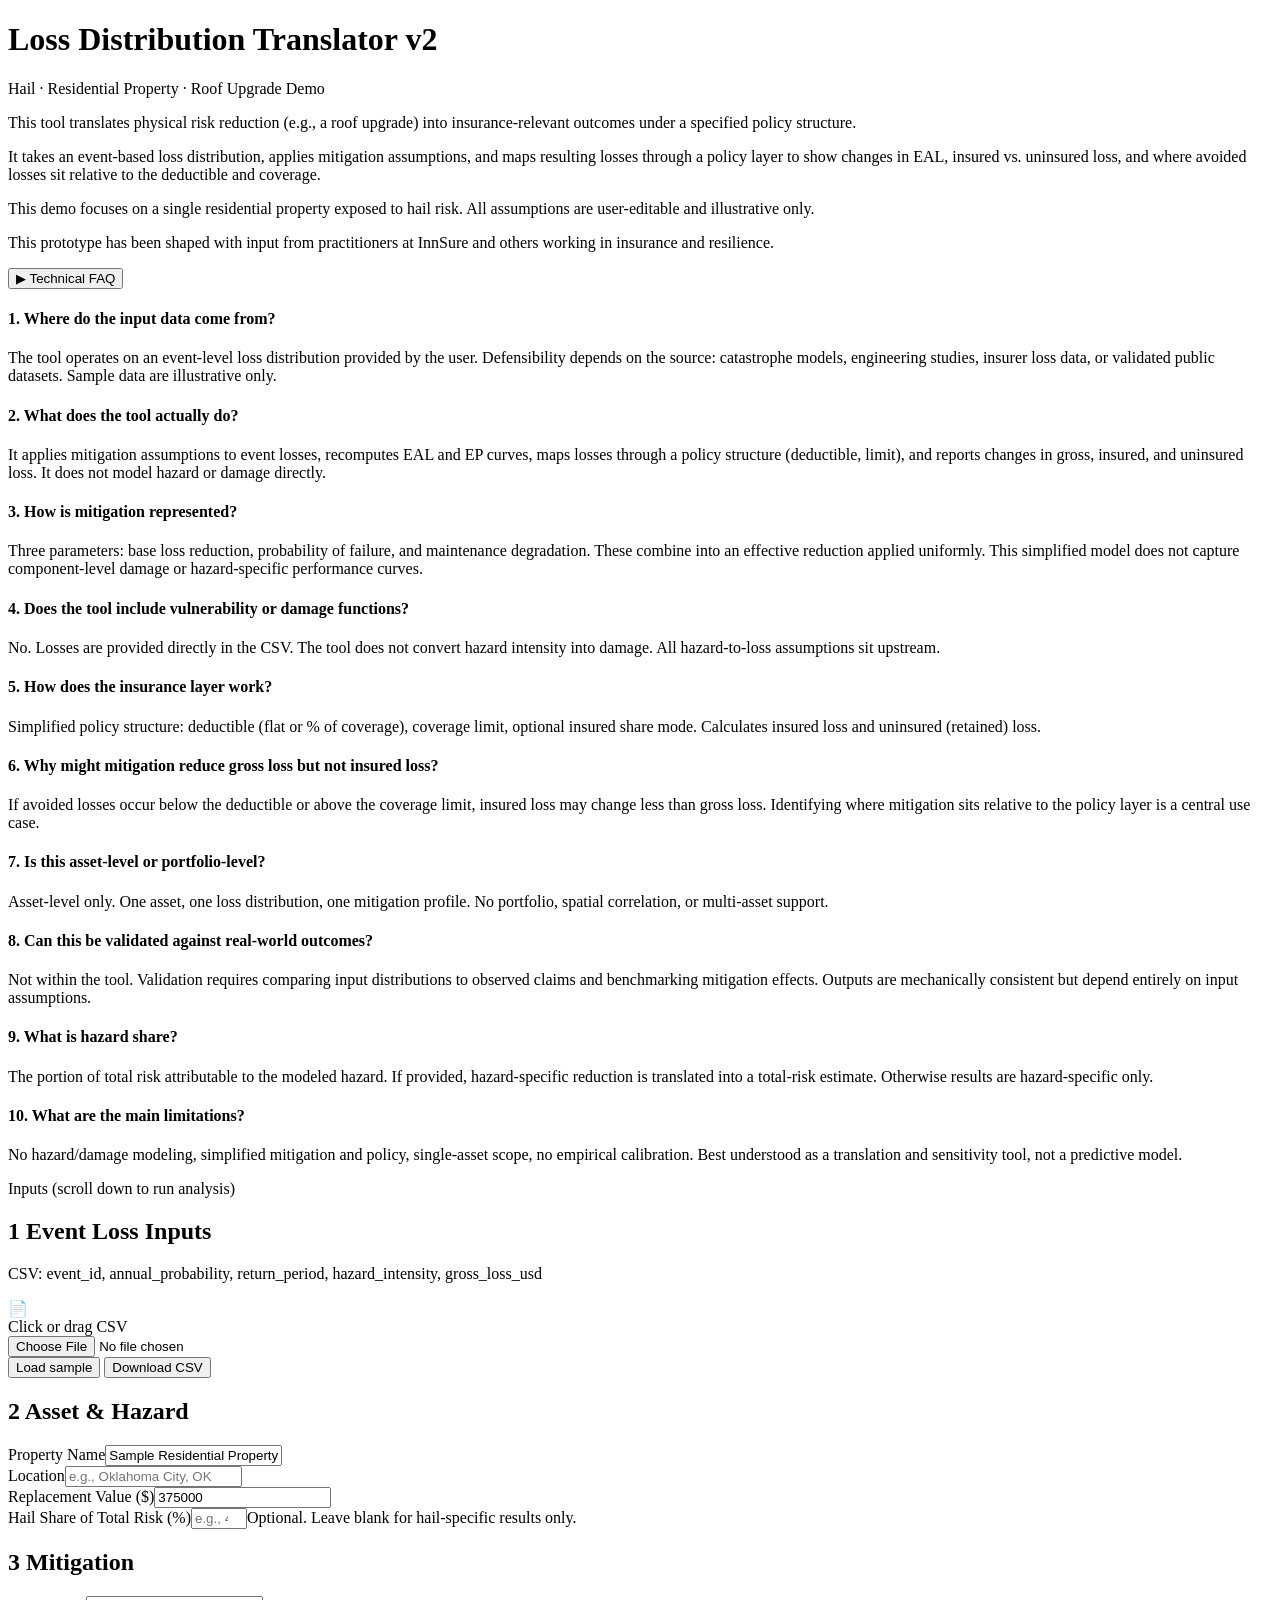
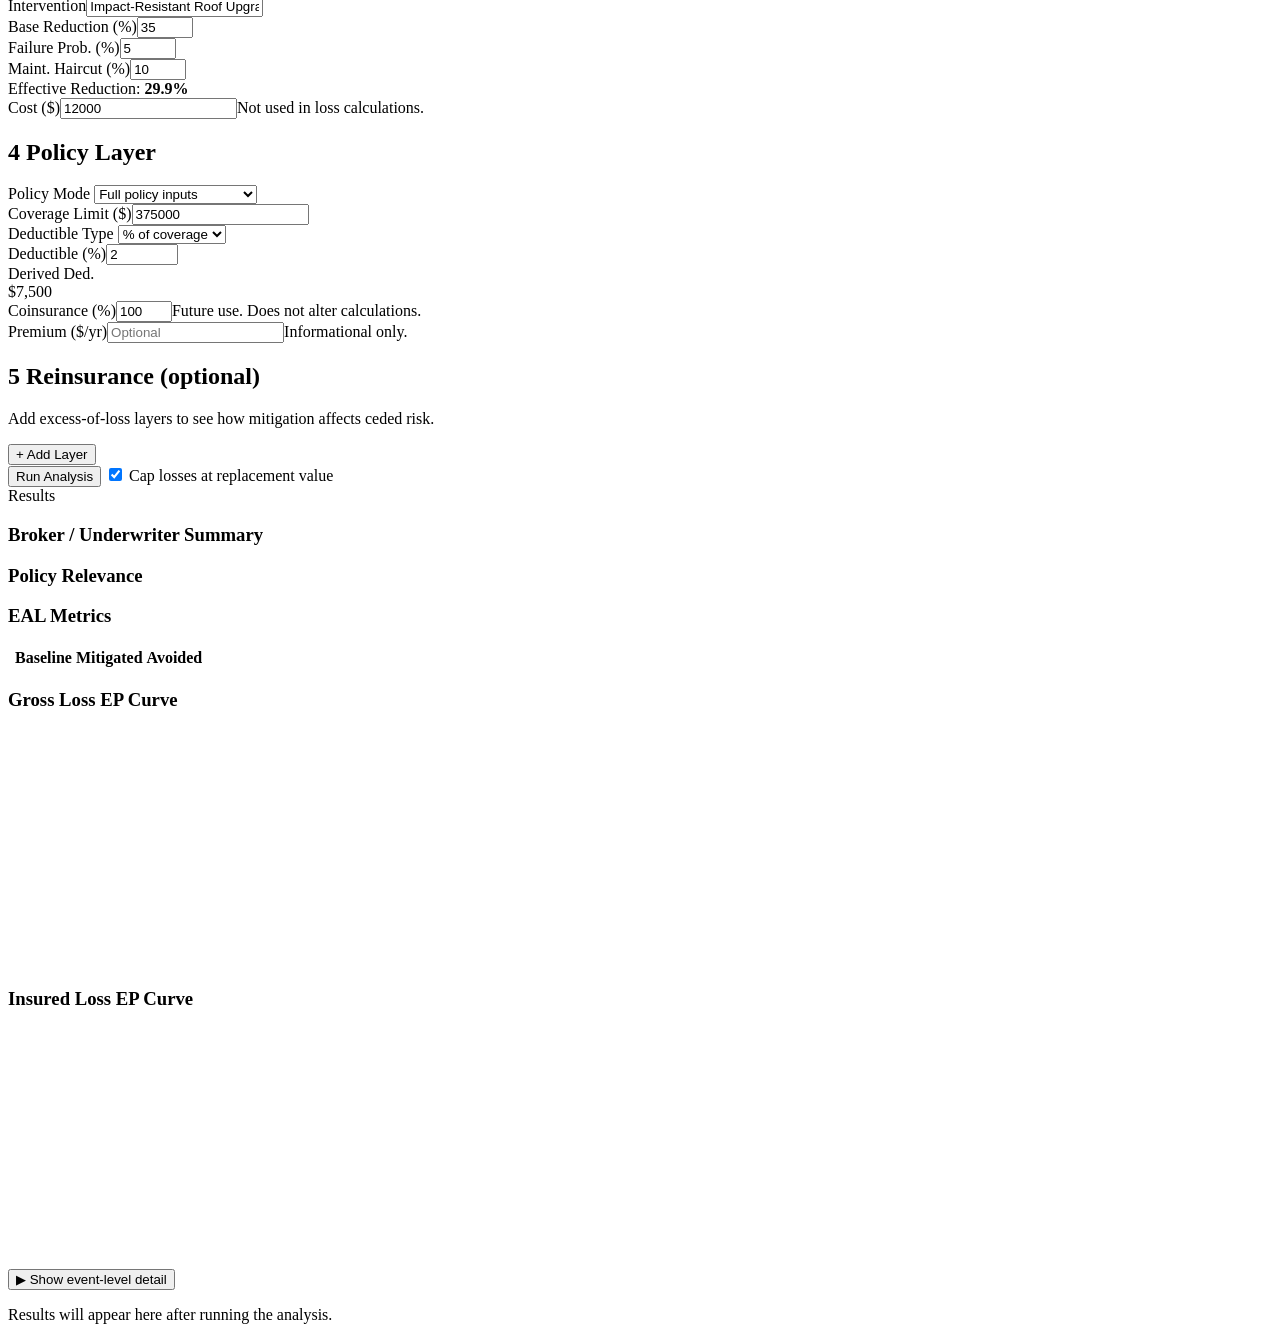
==== commit 6b645163: "Trim intro text, split into two paragraphs Co-Authored-By: Claude Opus 4.6 <noreply@anthropic.com>" ====
--- a/public/index.html
+++ b/public/index.html
@@ -17,7 +17,8 @@
 <!-- ── Intro + FAQ (full width, above the two-pane layout) ────────── -->
 <div class="top-bar">
   <div class="intro">
-    <p>This tool translates physical risk reduction (e.g., a roof upgrade) into insurance-relevant outcomes under a specified policy structure. It takes an event-based loss distribution, applies mitigation assumptions, and maps resulting losses through a policy layer to show changes in EAL, insured vs. uninsured loss, where avoided losses sit relative to the deductible and coverage, and how mitigation impacts decision-relevant insurance metrics.</p>
+    <p>This tool translates physical risk reduction (e.g., a roof upgrade) into insurance-relevant outcomes under a specified policy structure.</p>
+    <p>It takes an event-based loss distribution, applies mitigation assumptions, and maps resulting losses through a policy layer to show changes in EAL, insured vs. uninsured loss, and where avoided losses sit relative to the deductible and coverage.</p>
     <p class="intro-note">This demo focuses on a single residential property exposed to hail risk. All assumptions are user-editable and illustrative only.</p>
     <p class="intro-note">This prototype has been shaped with input from practitioners at InnSure and others working in insurance and resilience.</p>
   </div>
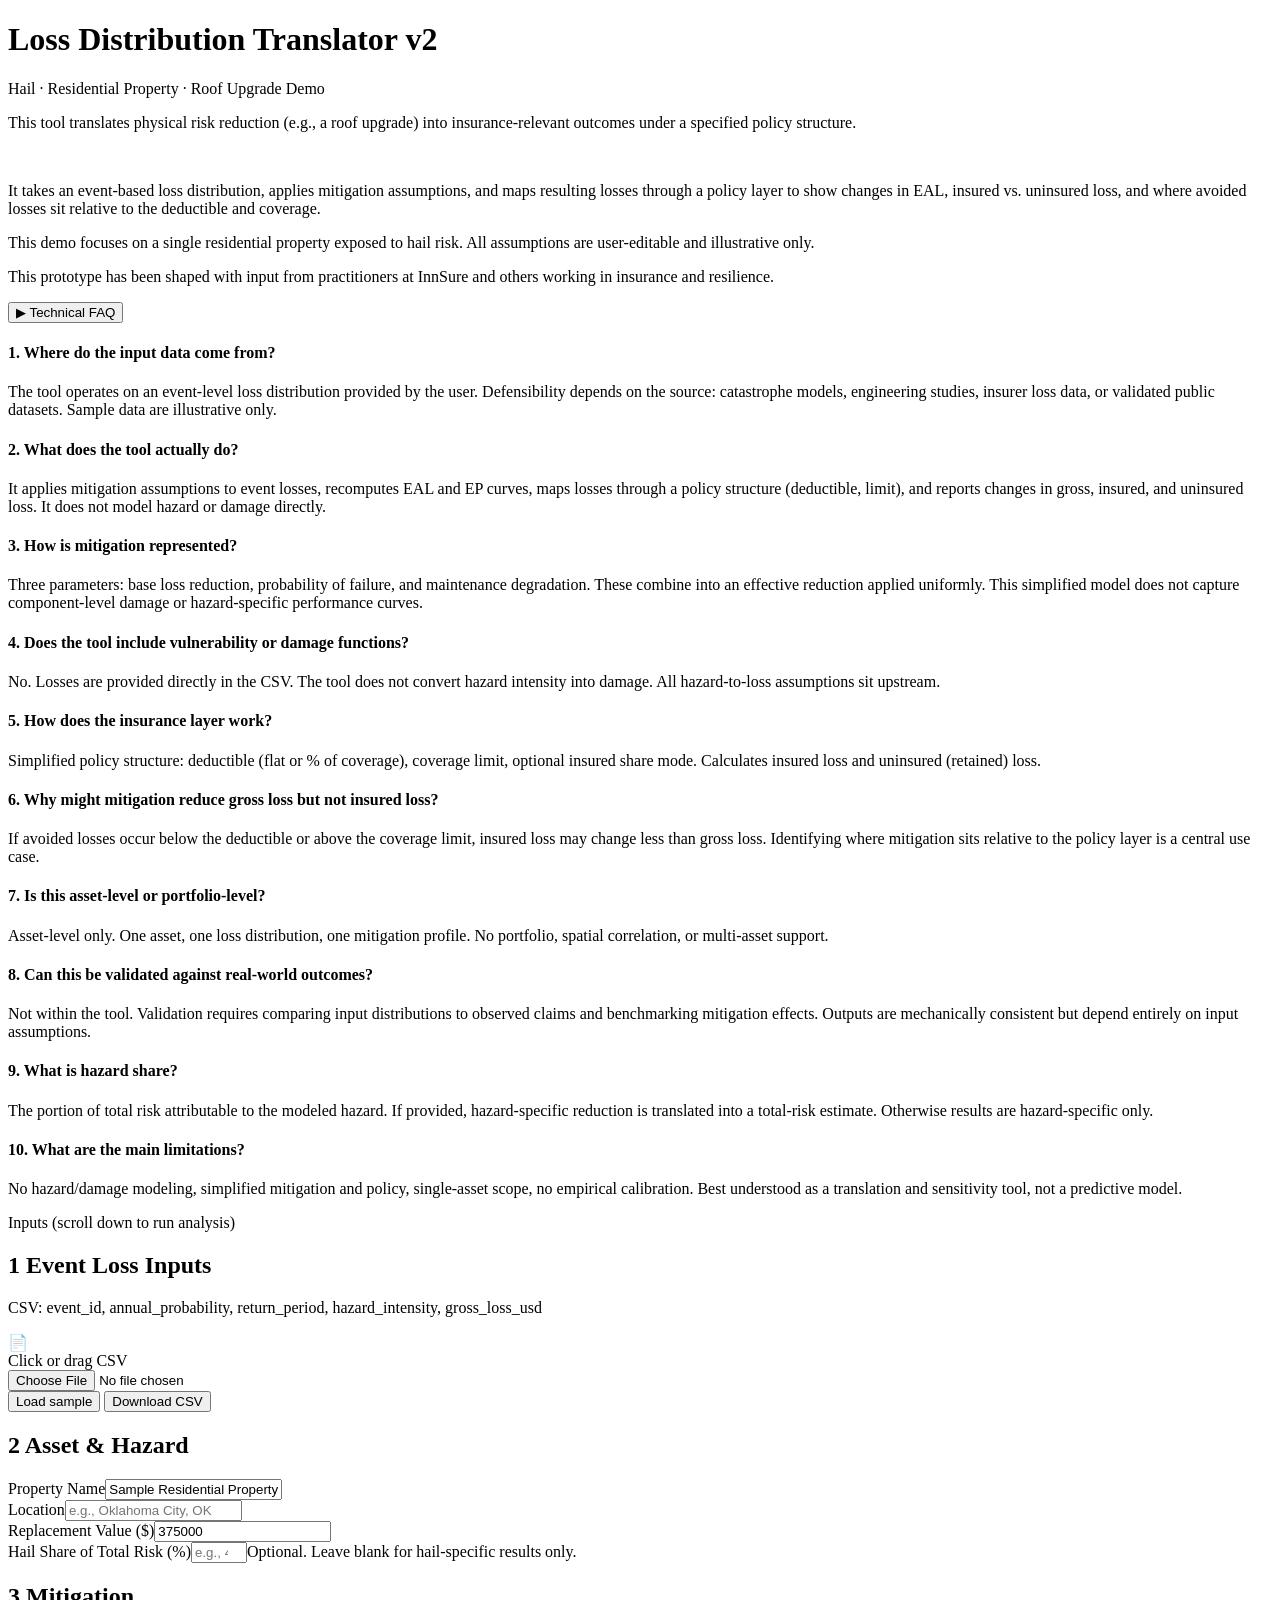
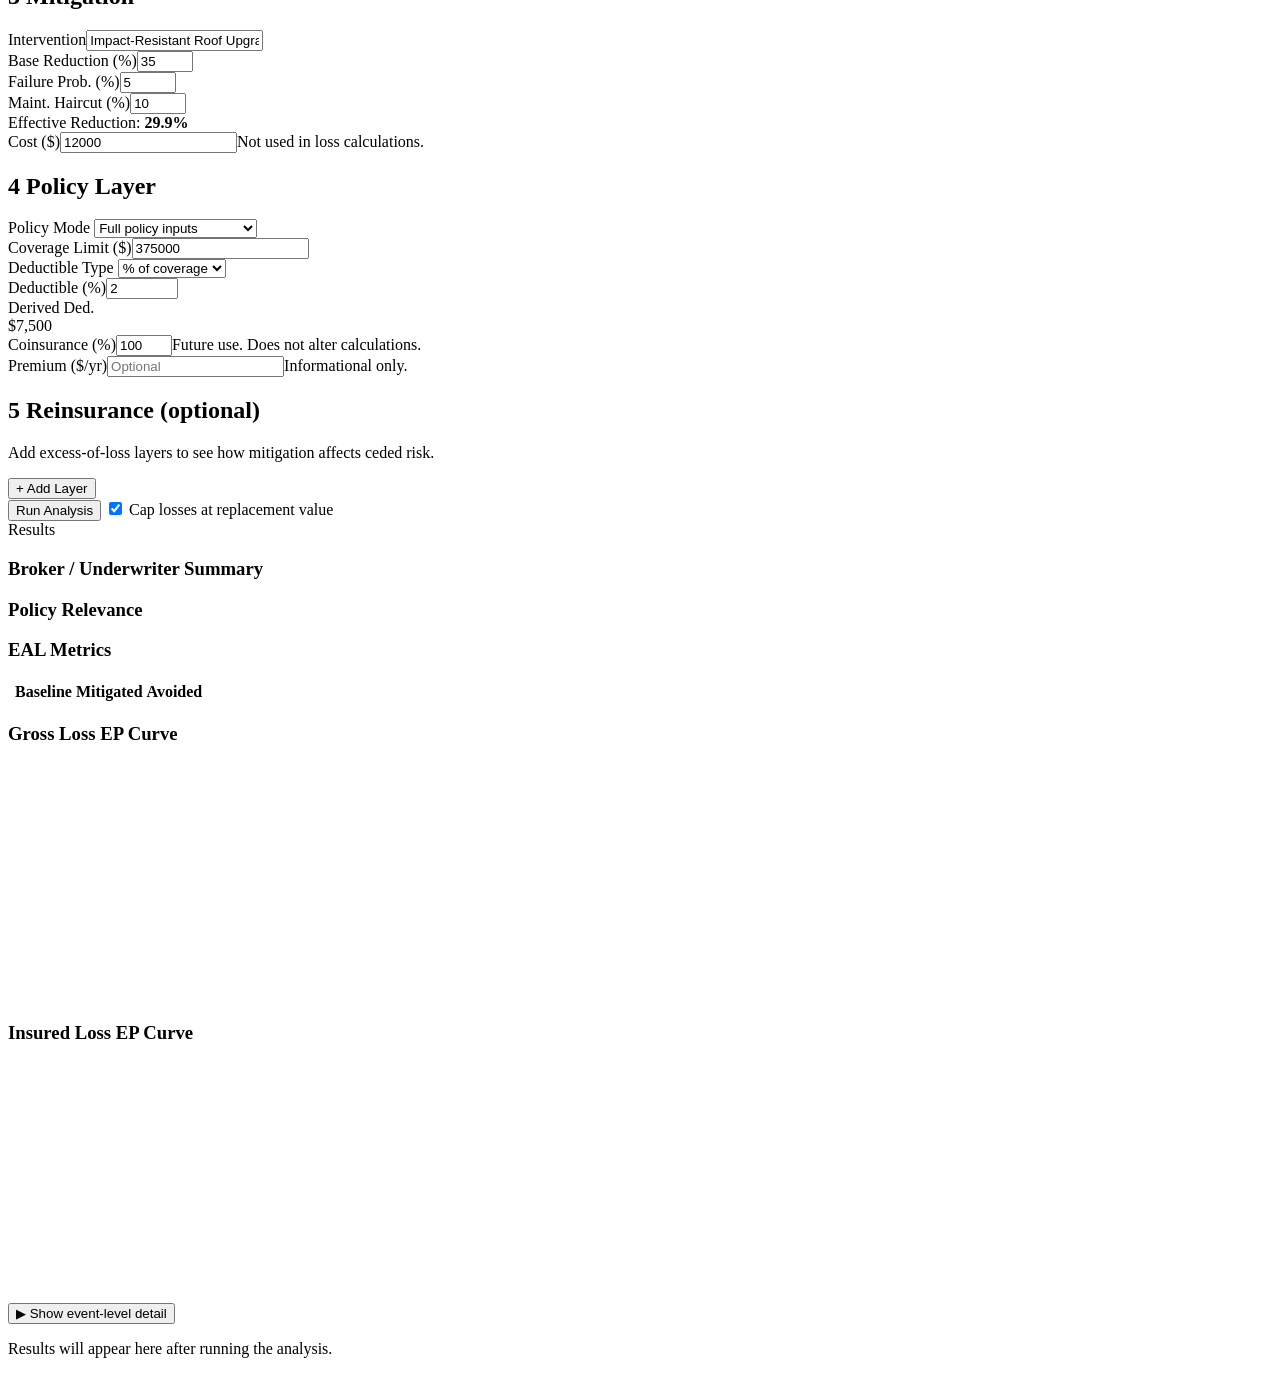
==== commit 65a0a592: "Add line break between intro sentences Co-Authored-By: Claude Opus 4.6 <noreply@anthropic.com>" ====
--- a/public/index.html
+++ b/public/index.html
@@ -18,6 +18,7 @@
 <div class="top-bar">
   <div class="intro">
     <p>This tool translates physical risk reduction (e.g., a roof upgrade) into insurance-relevant outcomes under a specified policy structure.</p>
+    <br />
     <p>It takes an event-based loss distribution, applies mitigation assumptions, and maps resulting losses through a policy layer to show changes in EAL, insured vs. uninsured loss, and where avoided losses sit relative to the deductible and coverage.</p>
     <p class="intro-note">This demo focuses on a single residential property exposed to hail risk. All assumptions are user-editable and illustrative only.</p>
     <p class="intro-note">This prototype has been shaped with input from practitioners at InnSure and others working in insurance and resilience.</p>
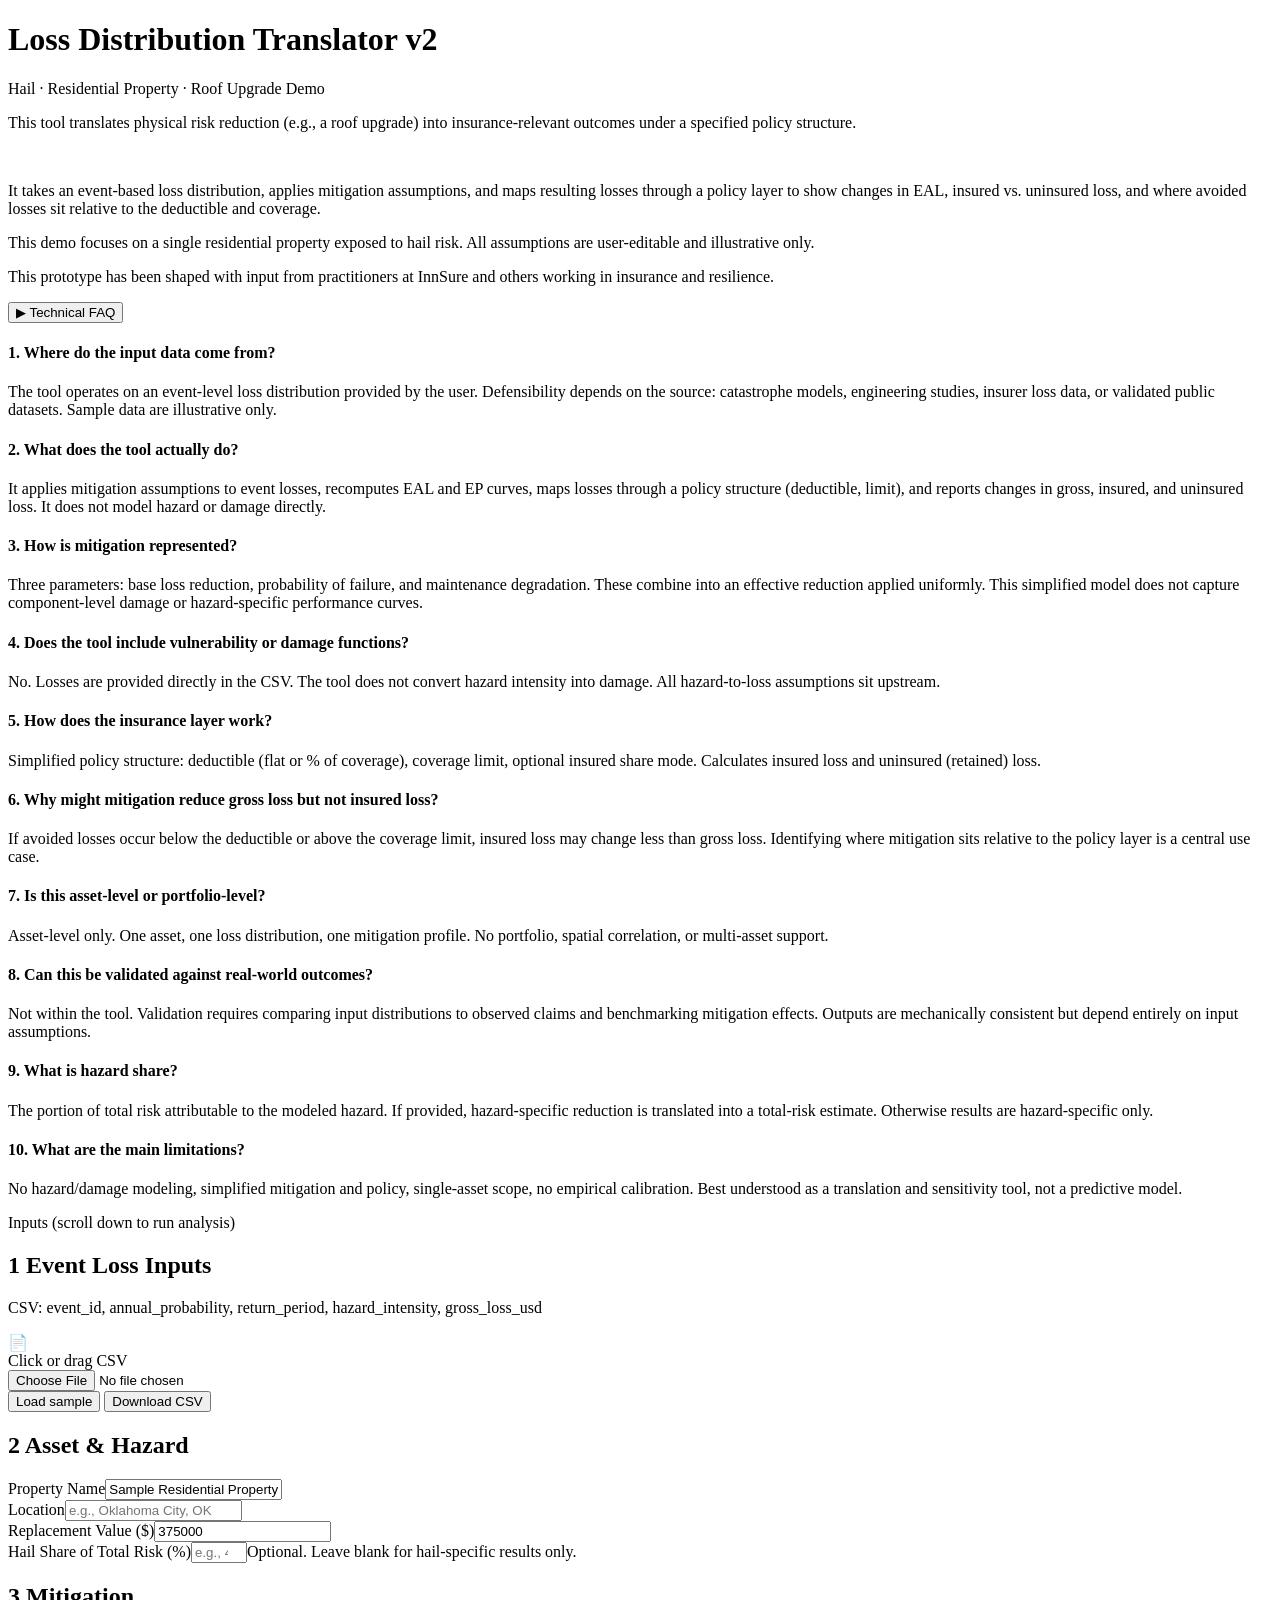
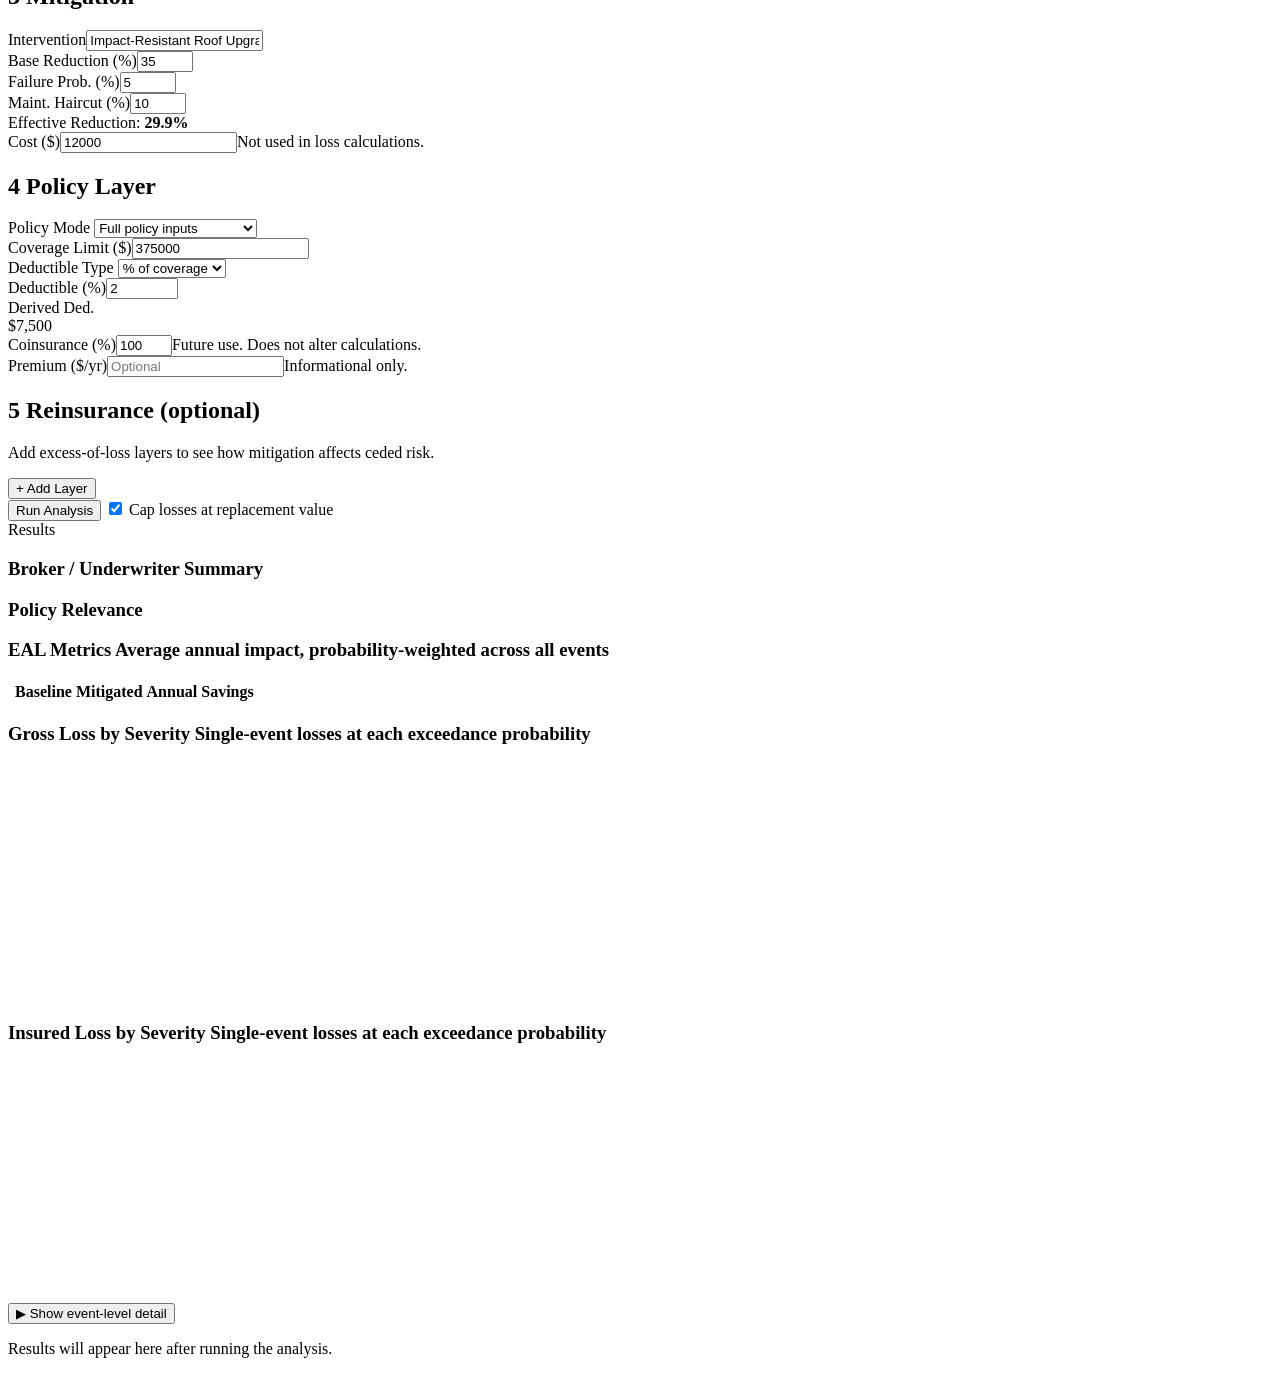
==== commit 16cc4876: "Retitle results: EAL subtitle, Avoided→Annual Savings, EP curves by severity Co-Authored-By: Claude " ====
--- a/public/index.html
+++ b/public/index.html
@@ -160,14 +160,14 @@
 
       <!-- Consolidated metrics table -->
       <div class="res-card metrics-table-card" id="card_metrics">
-        <h3>EAL Metrics</h3>
+        <h3>EAL Metrics <span class="card-subtitle">Average annual impact, probability-weighted across all events</span></h3>
         <table class="metrics-table" id="metrics_table">
           <thead>
             <tr>
               <th></th>
               <th>Baseline</th>
               <th>Mitigated</th>
-              <th>Avoided</th>
+              <th>Annual Savings</th>
             </tr>
           </thead>
           <tbody id="metrics_table_body"></tbody>
@@ -194,8 +194,8 @@
 
       <!-- EP Curves — stacked -->
       <div class="ep-row">
-        <div class="ep-chart"><h3>Gross Loss EP Curve</h3><div id="chart_gross_ep" style="height:240px;"></div></div>
-        <div class="ep-chart"><h3>Insured Loss EP Curve</h3><div id="chart_insured_ep" style="height:240px;"></div></div>
+        <div class="ep-chart"><h3>Gross Loss by Severity <span class="card-subtitle">Single-event losses at each exceedance probability</span></h3><div id="chart_gross_ep" style="height:240px;"></div></div>
+        <div class="ep-chart"><h3>Insured Loss by Severity <span class="card-subtitle">Single-event losses at each exceedance probability</span></h3><div id="chart_insured_ep" style="height:240px;"></div></div>
       </div>
 
       <!-- Event Table -->
